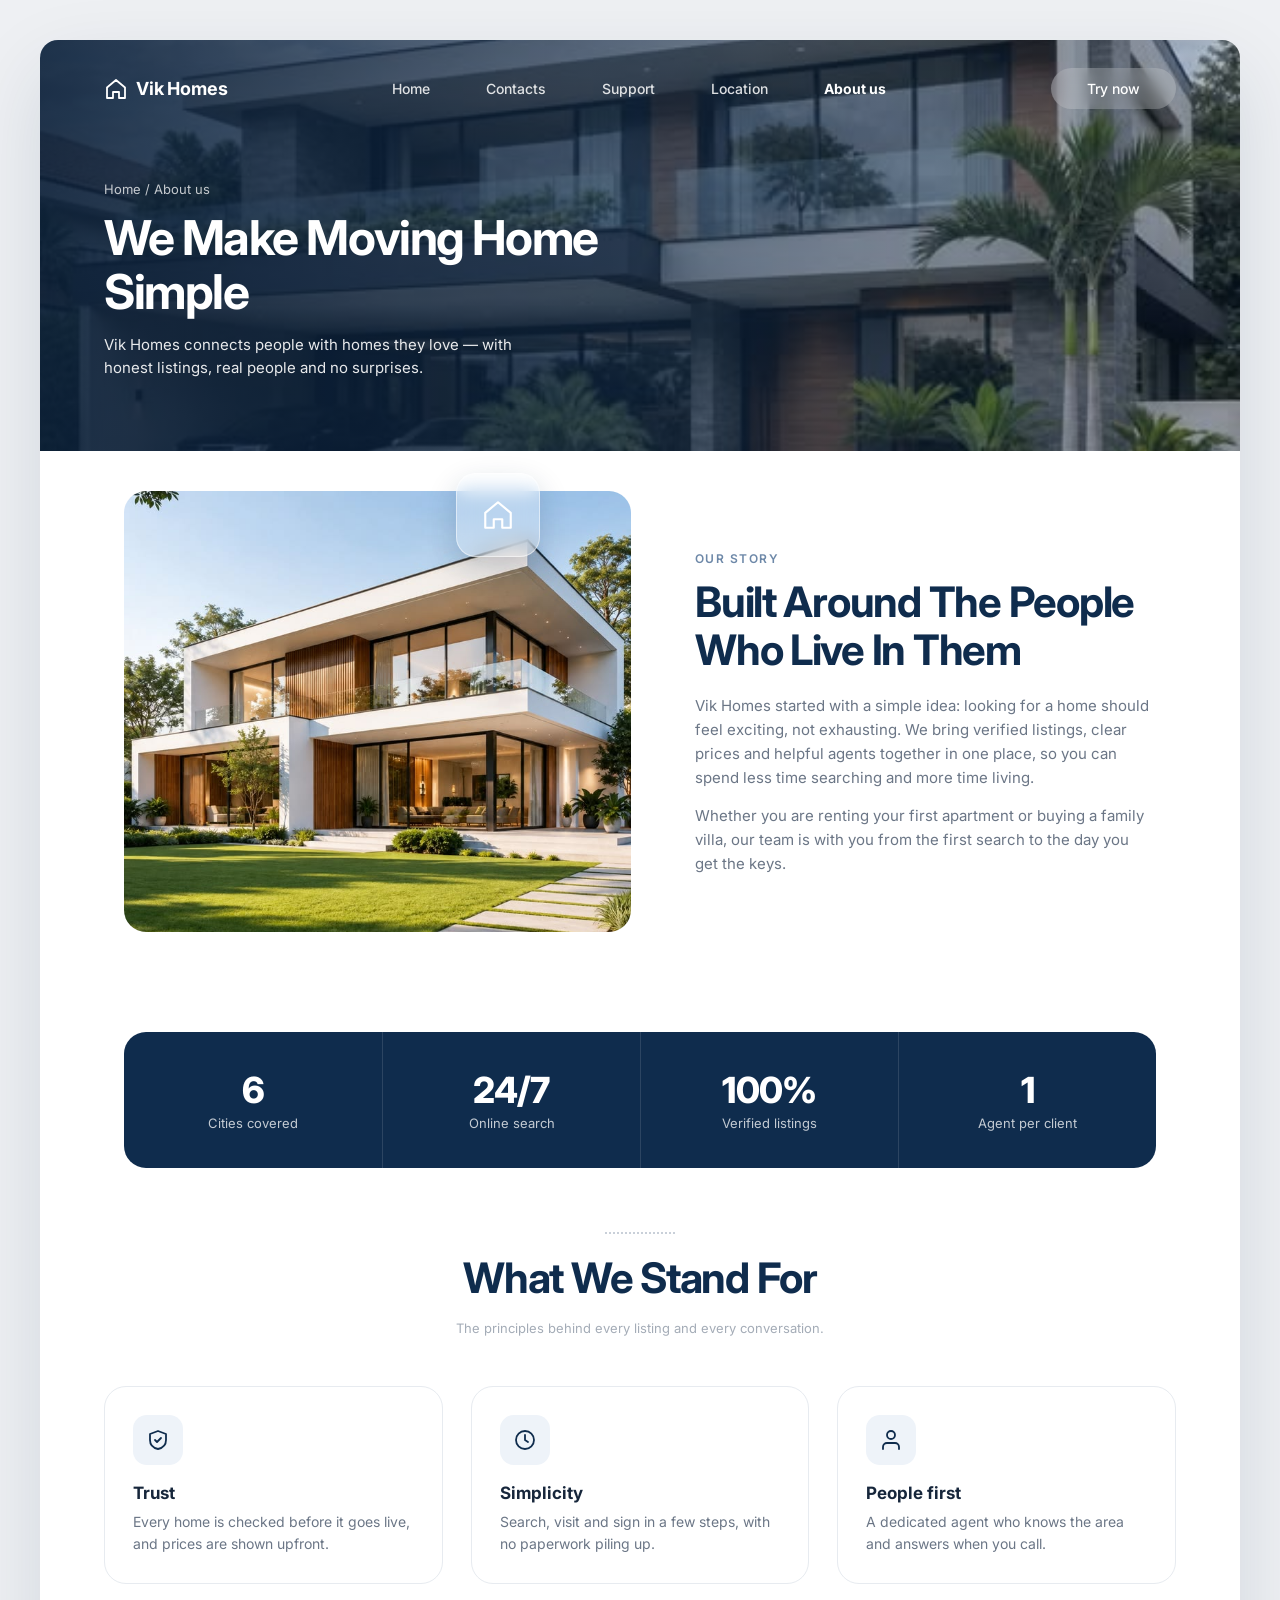
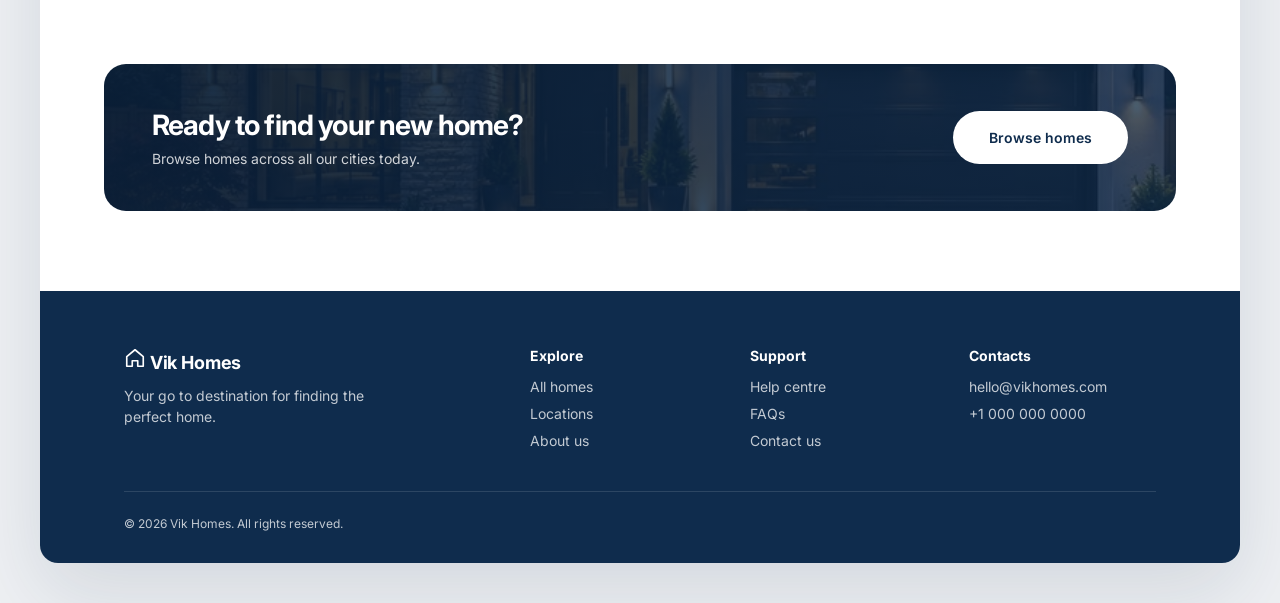
==== about.html @ 597060f1 "Add listings, property, location, about, contacts and support pages - Shared listing data in data.js" ====
<!doctype html>
<html lang="en">
<head>
  <meta charset="utf-8">
  <meta name="viewport" content="width=device-width, initial-scale=1">
  <title>About Us — Vik Homes</title>
  <meta name="description" content="Vik Homes helps people find the right home, simply and securely.">
  <link rel="preconnect" href="https://fonts.googleapis.com">
  <link rel="preconnect" href="https://fonts.gstatic.com" crossorigin>
  <link href="https://fonts.googleapis.com/css2?family=Inter:wght@400;500;600;700;800&display=swap" rel="stylesheet">
  <link rel="stylesheet" href="styles.css">
</head>
<body>
  <div class="page">
    <header class="page-hero" style="--hero: url('images/house-6.jpg')">
      <nav class="nav">
        <a href="index.html" class="logo" aria-label="Vik Homes home">
          <svg viewBox="0 0 24 24" width="24" height="24" fill="none" stroke="currentColor" stroke-width="1.8" stroke-linejoin="round" aria-hidden="true">
            <path d="M3 10.5 12 3l9 7.5V21h-6v-6H9v6H3z"/>
          </svg>
          <span>Vik Homes</span>
        </a>

        <button class="nav-toggle" aria-label="Open menu" aria-expanded="false">
          <span></span><span></span><span></span>
        </button>

        <ul class="nav-links">
          <li><a href="index.html">Home</a></li>
          <li><a href="contacts.html">Contacts</a></li>
          <li><a href="support.html">Support</a></li>
          <li><a href="location.html">Location</a></li>
          <li><a href="about.html" class="active" aria-current="page">About us</a></li>
        </ul>

        <a href="listings.html" class="btn-ghost">Try now</a>
      </nav>
      <div class="page-hero-content">
        <p class="crumbs"><a href="index.html">Home</a> / About us</p>
        <h1>We Make Moving Home Simple</h1>
        <p>Vik Homes connects people with homes they love — with honest listings, real people and no surprises.</p>
      </div>
    </header>

    <main>
      <section class="method">
        <div class="method-media">
          <img src="images/about.jpg" alt="Modern white home with timber screens and a large lawn">
          <span class="method-badge" aria-hidden="true">
            <svg viewBox="0 0 24 24" width="34" height="34" fill="none" stroke="currentColor" stroke-width="1.5" stroke-linejoin="round">
              <path d="M3 10.5 12 3l9 7.5V21h-6v-6H9v6H3z"/>
            </svg>
          </span>
        </div>
        <div class="method-text">
          <span class="eyebrow">Our story</span>
          <h2>Built Around The People Who Live In Them</h2>
          <p>
            Vik Homes started with a simple idea: looking for a home should feel exciting, not exhausting.
            We bring verified listings, clear prices and helpful agents together in one place, so you can
            spend less time searching and more time living.
          </p>
          <p>
            Whether you are renting your first apartment or buying a family villa, our team is with you
            from the first search to the day you get the keys.
          </p>
        </div>
      </section>

      <section class="stats">
        <div><strong>6</strong><span>Cities covered</span></div>
        <div><strong>24/7</strong><span>Online search</span></div>
        <div><strong>100%</strong><span>Verified listings</span></div>
        <div><strong>1</strong><span>Agent per client</span></div>
      </section>

      <section class="section centered">
        <span class="eyebrow-line" aria-hidden="true"></span>
        <h2>What We Stand For</h2>
        <p class="section-sub">The principles behind every listing and every conversation.</p>
        <div class="tiles">
          <article class="tile">
            <span class="tile-icon"><svg viewBox="0 0 24 24" width="24" height="24" fill="none" stroke="currentColor" stroke-width="1.8" stroke-linecap="round" stroke-linejoin="round"><path d="M12 3 4 6v6c0 5 3.5 8 8 9 4.5-1 8-4 8-9V6z"/><path d="m9 12 2 2 4-4"/></svg></span>
            <h3>Trust</h3>
            <p>Every home is checked before it goes live, and prices are shown upfront.</p>
          </article>
          <article class="tile">
            <span class="tile-icon"><svg viewBox="0 0 24 24" width="24" height="24" fill="none" stroke="currentColor" stroke-width="1.8" stroke-linecap="round" stroke-linejoin="round"><circle cx="12" cy="12" r="9"/><path d="M12 7v5l3 2"/></svg></span>
            <h3>Simplicity</h3>
            <p>Search, visit and sign in a few steps, with no paperwork piling up.</p>
          </article>
          <article class="tile">
            <span class="tile-icon"><svg viewBox="0 0 24 24" width="24" height="24" fill="none" stroke="currentColor" stroke-width="1.8" stroke-linecap="round" stroke-linejoin="round"><path d="M20 21v-2a4 4 0 0 0-4-4H8a4 4 0 0 0-4 4v2"/><circle cx="12" cy="7" r="4"/></svg></span>
            <h3>People first</h3>
            <p>A dedicated agent who knows the area and answers when you call.</p>
          </article>
        </div>
      </section>

      <section class="cta standalone">
        <div>
          <h2>Ready to find your new home?</h2>
          <p>Browse homes across all our cities today.</p>
        </div>
        <a href="listings.html" class="btn-light">Browse homes</a>
      </section>
    </main>

    <footer class="footer">
      <div class="footer-brand">
        <a href="index.html" class="logo">
          <svg viewBox="0 0 24 24" width="22" height="22" fill="none" stroke="currentColor" stroke-width="1.8" stroke-linejoin="round" aria-hidden="true">
            <path d="M3 10.5 12 3l9 7.5V21h-6v-6H9v6H3z"/>
          </svg>
          <span>Vik Homes</span>
        </a>
        <p>Your go to destination for finding the perfect home.</p>
      </div>
      <div>
        <h4>Explore</h4>
        <a href="listings.html">All homes</a>
        <a href="location.html">Locations</a>
        <a href="about.html">About us</a>
      </div>
      <div>
        <h4>Support</h4>
        <a href="support.html">Help centre</a>
        <a href="support.html">FAQs</a>
        <a href="contacts.html">Contact us</a>
      </div>
      <div>
        <h4>Contacts</h4>
        <a href="mailto:hello@vikhomes.com">hello@vikhomes.com</a>
        <a href="tel:+10000000000">+1 000 000 0000</a>
      </div>
      <p class="copyright">© <span id="year"></span> Vik Homes. All rights reserved.</p>
    </footer>
  </div>

  <script src="data.js"></script>
  <script src="common.js"></script>
</body>
</html>
---- styles.css ----
:root {
  --navy: #0f2c4d;
  --navy-dark: #0a1f38;
  --ink: #16263b;
  --muted: #8a94a3;
  --line: #e7ebf0;
  --bg: #eef0f3;
  --card: #ffffff;
  --radius: 22px;
}

* { box-sizing: border-box; margin: 0; padding: 0; }

html { scroll-behavior: smooth; }

body {
  font-family: "Inter", system-ui, -apple-system, "Segoe UI", sans-serif;
  color: var(--ink);
  background: var(--bg);
  padding: 40px 16px;
  -webkit-font-smoothing: antialiased;
}

img { display: block; max-width: 100%; }
a { color: inherit; text-decoration: none; }

.page {
  max-width: 1200px;
  margin: 0 auto;
  background: #fff;
  border-radius: 18px;
  overflow: hidden;
  box-shadow: 0 30px 80px rgba(15, 44, 77, 0.12);
}

/* ---------- Hero ---------- */
.hero {
  position: relative;
  min-height: 640px;
  color: #fff;
  padding: 28px 64px 140px;
  background:
    linear-gradient(90deg, rgba(10, 31, 56, 0.88) 0%, rgba(15, 44, 77, 0.55) 45%, rgba(15, 44, 77, 0.1) 75%),
    linear-gradient(180deg, rgba(20, 60, 110, 0.45) 0%, rgba(10, 31, 56, 0.2) 60%, rgba(10, 31, 56, 0.55) 100%),
    url("images/hero.jpg") center 58% / cover no-repeat;
}

.nav {
  display: flex;
  align-items: center;
  justify-content: space-between;
  gap: 24px;
}

.logo {
  display: inline-flex;
  align-items: center;
  gap: 8px;
  font-weight: 700;
  font-size: 18px;
  letter-spacing: -0.01em;
}

.nav-links {
  display: flex;
  gap: 56px;
  list-style: none;
  font-size: 14px;
  font-weight: 500;
}

.nav-links a { opacity: 0.85; transition: opacity 0.2s; }
.nav-links a:hover, .nav-links a.active { opacity: 1; font-weight: 700; }

.btn-ghost {
  padding: 12px 36px;
  border-radius: 999px;
  background: rgba(255, 255, 255, 0.22);
  backdrop-filter: blur(8px);
  font-size: 14px;
  font-weight: 500;
  transition: background 0.2s;
}
.btn-ghost:hover { background: rgba(255, 255, 255, 0.35); }

.nav-toggle { display: none; }

.hero-content {
  max-width: 560px;
  margin-top: 110px;
}

.hero h1 {
  font-size: clamp(36px, 5vw, 56px);
  line-height: 1.12;
  font-weight: 700;
  letter-spacing: -0.03em;
}

.hero p {
  margin-top: 18px;
  font-size: 14px;
  line-height: 1.5;
  opacity: 0.9;
  max-width: 340px;
}

.hero-search {
  margin-top: 36px;
  display: flex;
  align-items: center;
  width: 280px;
  max-width: 100%;
  height: 48px;
  padding: 0 18px 0 22px;
  border-radius: 999px;
  background: rgba(255, 255, 255, 0.2);
  backdrop-filter: blur(10px);
}

.hero-search input {
  flex: 1;
  min-width: 0;
  background: none;
  border: 0;
  outline: 0;
  color: #fff;
  font: inherit;
  font-size: 14px;
}
.hero-search input::placeholder { color: rgba(255, 255, 255, 0.85); }

.hero-search button {
  background: none;
  border: 0;
  color: #fff;
  cursor: pointer;
  display: flex;
  transition: transform 0.2s;
}
.hero-search button:hover { transform: translateX(4px); }

/* ---------- Search bar ---------- */
.search-bar {
  position: relative;
  z-index: 2;
  display: grid;
  grid-template-columns: repeat(3, 1fr) auto;
  align-items: center;
  gap: 16px;
  width: min(760px, calc(100% - 32px));
  margin: -52px auto 0;
  padding: 12px 12px 12px 48px;
  background: #fff;
  border-radius: 999px;
  box-shadow: 0 18px 50px rgba(15, 44, 77, 0.14);
}

.field { display: flex; flex-direction: column; gap: 6px; min-width: 0; }

.field-label {
  display: inline-flex;
  align-items: center;
  gap: 8px;
  font-size: 12px;
  color: var(--muted);
}

.field select {
  appearance: none;
  border: 0;
  outline: 0;
  background: none;
  font: inherit;
  font-size: 16px;
  font-weight: 600;
  color: var(--ink);
  cursor: pointer;
  padding: 0;
}

.btn-primary {
  display: inline-flex;
  align-items: center;
  justify-content: center;
  gap: 10px;
  padding: 20px 38px;
  border: 0;
  border-radius: 999px;
  background: var(--navy);
  color: #fff;
  font: inherit;
  font-size: 14px;
  font-weight: 500;
  cursor: pointer;
  transition: background 0.2s, transform 0.2s;
}
.btn-primary:hover { background: var(--navy-dark); transform: translateY(-1px); }

/* ---------- Most viewed ---------- */
.most-viewed {
  padding: 72px 64px 80px;
  text-align: center;
}

.eyebrow-line {
  display: block;
  width: 70px;
  margin: 0 auto 18px;
  border-top: 2px dotted #c9d0d9;
}

h2 {
  font-size: clamp(30px, 3.4vw, 42px);
  font-weight: 700;
  letter-spacing: -0.03em;
  color: var(--navy);
}

.section-sub {
  max-width: 420px;
  margin: 16px auto 0;
  font-size: 13px;
  line-height: 1.5;
  color: #a4acb7;
}

.carousel {
  margin-top: 56px;
  overflow: hidden;
  padding: 10px 6px 40px;
}

.track {
  display: flex;
  transition: transform 0.6s cubic-bezier(0.22, 0.8, 0.26, 1);
}

.slide {
  flex: 0 0 100%;
  display: grid;
  grid-template-columns: repeat(3, 1fr);
  gap: 48px;
  padding: 0 20px;
}

.card {
  background: var(--card);
  border-radius: var(--radius);
  box-shadow: 0 18px 40px rgba(15, 44, 77, 0.1);
  text-align: left;
  transition: transform 0.3s, box-shadow 0.3s;
}
.card:hover { transform: translateY(-6px); box-shadow: 0 26px 50px rgba(15, 44, 77, 0.16); }

/* Photo with the slanted top edge from the design */
.card-media {
  aspect-ratio: 1.35;
  overflow: hidden;
  -webkit-mask: url("data:image/svg+xml,%3Csvg xmlns='http://www.w3.org/2000/svg' viewBox='0 0 100 74' preserveAspectRatio='none'%3E%3Cpath d='M0 20 Q0 13 7 11.6 L92 0.4 Q100 -0.6 100 7 L100 68 Q100 74 94 74 L6 74 Q0 74 0 68 Z'/%3E%3C/svg%3E") center / 100% 100% no-repeat;
          mask: url("data:image/svg+xml,%3Csvg xmlns='http://www.w3.org/2000/svg' viewBox='0 0 100 74' preserveAspectRatio='none'%3E%3Cpath d='M0 20 Q0 13 7 11.6 L92 0.4 Q100 -0.6 100 7 L100 68 Q100 74 94 74 L6 74 Q0 74 0 68 Z'/%3E%3C/svg%3E") center / 100% 100% no-repeat;
}

.card-media img {
  width: 100%;
  height: 100%;
  object-fit: cover;
  transition: transform 0.6s;
}
.card:hover .card-media img { transform: scale(1.06); }

.card-body { padding: 14px 16px 22px; }

.card-meta {
  display: flex;
  align-items: center;
  gap: 12px;
  font-size: 10px;
  color: var(--muted);
}

.card-meta .address { flex: 1; min-width: 0; white-space: nowrap; overflow: hidden; text-overflow: ellipsis; }

.card-meta .icon {
  display: inline-flex;
  align-items: center;
  gap: 5px;
  color: var(--ink);
  font-weight: 600;
}

.card h3 {
  margin-top: 16px;
  font-size: 16px;
  font-weight: 700;
  color: var(--ink);
}

.card .price {
  margin-top: 12px;
  font-size: 15px;
  font-weight: 700;
  color: var(--ink);
}

.dots { display: flex; justify-content: center; gap: 14px; }

.dots button {
  width: 8px;
  height: 8px;
  border-radius: 50%;
  border: 0;
  background: #cfd5dc;
  cursor: pointer;
  transition: background 0.2s, transform 0.2s;
}
.dots button[aria-selected="true"] { background: #4b5a6c; transform: scale(1.15); }

/* ---------- Easiest method ---------- */
.method {
  display: grid;
  grid-template-columns: 1.1fr 1fr;
  align-items: center;
  gap: 64px;
  padding: 40px 84px 100px;
}

.method-media { position: relative; }

.method-media img {
  width: 100%;
  aspect-ratio: 1.15;
  object-fit: cover;
  border-radius: var(--radius);
}

.method-badge {
  position: absolute;
  top: -18px;
  right: 18%;
  display: grid;
  place-items: center;
  width: 84px;
  height: 84px;
  border-radius: 20px;
  color: #fff;
  background: rgba(255, 255, 255, 0.25);
  border: 1px solid rgba(255, 255, 255, 0.5);
  backdrop-filter: blur(10px);
  box-shadow: 0 12px 30px rgba(15, 44, 77, 0.2);
}

.method-text h2 { line-height: 1.15; }

.method-text > p {
  margin-top: 20px;
  font-size: 15px;
  line-height: 1.6;
  color: #6b7686;
}

.steps { list-style: none; margin: 28px 0 32px; display: grid; gap: 18px; }

.steps li { display: flex; gap: 16px; align-items: flex-start; font-size: 14px; color: #6b7686; }

.steps span {
  flex: none;
  display: grid;
  place-items: center;
  width: 38px;
  height: 38px;
  border-radius: 12px;
  background: #eef3f9;
  color: var(--navy);
  font-weight: 700;
  font-size: 13px;
}

.steps strong { display: block; color: var(--ink); font-size: 15px; margin-bottom: 2px; }

/* ---------- Footer ---------- */
.footer {
  display: grid;
  grid-template-columns: 2fr repeat(3, 1fr);
  gap: 32px;
  padding: 56px 84px 32px;
  background: var(--navy);
  color: rgba(255, 255, 255, 0.75);
  font-size: 14px;
}

.footer .logo { color: #fff; }
.footer-brand p { margin-top: 12px; max-width: 240px; line-height: 1.5; }
.footer h4 { color: #fff; font-size: 14px; margin-bottom: 14px; }
.footer div > a { display: block; margin-bottom: 10px; }
.footer div > a:hover { color: #fff; }

.copyright {
  grid-column: 1 / -1;
  padding-top: 24px;
  border-top: 1px solid rgba(255, 255, 255, 0.12);
  font-size: 12px;
}

/* ---------- Inner pages ---------- */
.page-hero {
  position: relative;
  color: #fff;
  padding: 28px 64px 72px;
  background:
    linear-gradient(90deg, rgba(10, 31, 56, 0.9) 0%, rgba(15, 44, 77, 0.6) 50%, rgba(15, 44, 77, 0.25) 100%),
    var(--hero) center 55% / cover no-repeat;
}
.page-hero:has(+ .search-bar) { padding-bottom: 120px; }

.page-hero-content { max-width: 560px; margin-top: 72px; }
.page-hero h1 {
  font-size: clamp(32px, 4.2vw, 48px);
  line-height: 1.12;
  font-weight: 700;
  letter-spacing: -0.03em;
}
.page-hero-content > p:not(.crumbs) { margin-top: 14px; font-size: 15px; line-height: 1.55; opacity: 0.9; max-width: 440px; }
.crumbs { font-size: 13px; opacity: 0.75; margin-bottom: 14px; }
.crumbs a:hover { text-decoration: underline; }
.page-hero .hero-search { width: 360px; }
.page-hero .hero-search svg { flex: none; opacity: 0.85; }

.section { padding: 64px 64px 80px; }
.centered { text-align: center; }

.eyebrow {
  display: inline-block;
  margin-bottom: 12px;
  font-size: 12px;
  font-weight: 600;
  letter-spacing: 0.12em;
  text-transform: uppercase;
  color: #6d88a8;
}

.btn-light {
  display: inline-flex;
  padding: 18px 36px;
  border-radius: 999px;
  background: #fff;
  color: var(--navy);
  font-size: 14px;
  font-weight: 600;
  white-space: nowrap;
  transition: transform 0.2s;
}
.btn-light:hover { transform: translateY(-1px); }

.card { display: block; }

.grid {
  display: grid;
  grid-template-columns: repeat(3, 1fr);
  gap: 40px;
}

.empty { text-align: center; padding: 48px 16px; color: #6b7686; }
.empty h3 { font-size: 22px; color: var(--ink); margin-bottom: 8px; }
.empty .btn-primary { margin-top: 24px; }
.empty a:not(.btn-primary) { color: var(--navy); font-weight: 600; text-decoration: underline; }

/* Listings */
.results-bar {
  display: flex;
  align-items: flex-end;
  justify-content: space-between;
  gap: 24px;
  margin-bottom: 36px;
  flex-wrap: wrap;
}
.results-title { font-size: 28px; }
.chips { display: flex; flex-wrap: wrap; gap: 8px; margin-top: 12px; }
.chips:empty { display: none; }
.chip {
  display: inline-flex;
  gap: 8px;
  padding: 7px 14px;
  border-radius: 999px;
  background: #eef3f9;
  color: var(--navy);
  font-size: 13px;
  font-weight: 500;
}
.chip:hover { background: #e0e9f4; }
.sort { display: flex; align-items: center; gap: 10px; font-size: 13px; color: var(--muted); }
.sort select, .form input, .form select, .form textarea {
  font: inherit;
  font-size: 14px;
  color: var(--ink);
  border: 1px solid var(--line);
  border-radius: 12px;
  padding: 11px 14px;
  background: #fff;
  outline: none;
  transition: border-color 0.2s, box-shadow 0.2s;
}
.sort select:focus, .form input:focus, .form select:focus, .form textarea:focus {
  border-color: #9fb3cb;
  box-shadow: 0 0 0 3px rgba(15, 44, 77, 0.08);
}

/* Property */
.property {
  display: grid;
  grid-template-columns: minmax(0, 1fr) 360px;
  gap: 48px;
  align-items: start;
}
.property-photo {
  width: 100%;
  aspect-ratio: 1.5;
  object-fit: cover;
  border-radius: var(--radius);
}
.facts {
  list-style: none;
  display: grid;
  grid-template-columns: repeat(5, 1fr);
  gap: 12px;
  margin: 24px 0 36px;
}
.facts li {
  padding: 16px 12px;
  border-radius: 16px;
  background: #f4f6f9;
  font-size: 12px;
  color: var(--muted);
  text-align: center;
}
.facts span { display: block; font-size: 20px; font-weight: 700; color: var(--ink); margin-bottom: 4px; }
.sub-heading { font-size: 22px; margin-bottom: 14px; }
.lead { font-size: 15px; line-height: 1.7; color: #5d6878; margin-bottom: 36px; }
.features {
  list-style: none;
  display: grid;
  grid-template-columns: repeat(2, 1fr);
  gap: 12px 24px;
}
.features li {
  position: relative;
  padding-left: 28px;
  font-size: 14px;
  color: #3f4b5b;
}
.features li::before {
  content: "";
  position: absolute;
  left: 0;
  top: 1px;
  width: 18px;
  height: 18px;
  border-radius: 50%;
  background: #eef3f9 url("data:image/svg+xml,%3Csvg xmlns='http://www.w3.org/2000/svg' viewBox='0 0 24 24' fill='none' stroke='%230f2c4d' stroke-width='3' stroke-linecap='round' stroke-linejoin='round'%3E%3Cpath d='m6 12 4 4 8-8'/%3E%3C/svg%3E") center / 11px no-repeat;
}
.property-side { position: sticky; top: 24px; }

.panel {
  background: #fff;
  border-radius: var(--radius);
  padding: 28px;
  box-shadow: 0 18px 44px rgba(15, 44, 77, 0.1);
  text-align: left;
}
.panel-label { font-size: 13px; color: var(--muted); }
.panel-price { font-size: 28px; font-weight: 800; color: var(--navy); letter-spacing: -0.02em; margin: 4px 0 20px; }

.form { display: grid; gap: 14px; }
.form h3 { font-size: 18px; color: var(--ink); }
.form label { display: grid; gap: 6px; font-size: 13px; font-weight: 500; color: #5d6878; }
.form textarea { resize: vertical; }
.form .btn-primary { margin-top: 6px; }
.form-row { display: grid; grid-template-columns: 1fr 1fr; gap: 14px; }
.form-success {
  padding: 12px 14px;
  border-radius: 12px;
  background: #e8f5ee;
  color: #1f6b43;
  font-size: 13px;
  line-height: 1.5;
}

.similar { margin-top: 80px; }
.similar h2 { margin-bottom: 36px; }

/* About */
.method-text > p + p { margin-top: 14px; }
.stats {
  display: grid;
  grid-template-columns: repeat(4, 1fr);
  margin: 0 84px;
  border-radius: var(--radius);
  background: var(--navy);
  color: #fff;
  text-align: center;
}
.stats div { padding: 36px 16px; }
.stats div + div { border-left: 1px solid rgba(255, 255, 255, 0.12); }
.stats strong { display: block; font-size: 36px; font-weight: 800; letter-spacing: -0.02em; }
.stats span { font-size: 13px; opacity: 0.75; }

.tiles {
  display: grid;
  grid-template-columns: repeat(3, 1fr);
  gap: 28px;
  margin-top: 48px;
  text-align: left;
}
.tiles-4 { grid-template-columns: repeat(4, 1fr); margin: 0 0 64px; }
.tile {
  padding: 28px;
  border-radius: var(--radius);
  background: #fff;
  border: 1px solid var(--line);
  font: inherit;
  text-align: left;
  color: inherit;
  transition: transform 0.2s, box-shadow 0.2s, border-color 0.2s;
}
button.tile { cursor: pointer; }
.tile:hover, .tile.active { transform: translateY(-4px); box-shadow: 0 18px 40px rgba(15, 44, 77, 0.1); border-color: transparent; }
.tile.active { outline: 2px solid var(--navy); }
.tile h3 { margin: 18px 0 8px; font-size: 17px; color: var(--ink); }
.tile p { font-size: 14px; line-height: 1.55; color: #6b7686; }
.tile-icon {
  display: inline-grid;
  place-items: center;
  width: 50px;
  height: 50px;
  border-radius: 14px;
  background: #eef3f9;
  color: var(--navy);
}

.cta {
  display: flex;
  align-items: center;
  justify-content: space-between;
  gap: 24px;
  margin-top: 72px;
  padding: 44px 48px;
  border-radius: var(--radius);
  color: #fff;
  text-align: left;
  background:
    linear-gradient(90deg, rgba(10, 31, 56, 0.95), rgba(15, 44, 77, 0.75)),
    url("images/hero.jpg") center 60% / cover;
}
.cta.standalone { margin: 0 64px 80px; }
.cta h2 { color: #fff; font-size: 28px; }
.cta p { margin-top: 8px; opacity: 0.8; font-size: 14px; }

/* Contacts */
.info-cards { display: grid; grid-template-columns: repeat(3, 1fr); gap: 28px; }
.info-card {
  padding: 28px;
  border-radius: var(--radius);
  border: 1px solid var(--line);
  transition: transform 0.2s, box-shadow 0.2s;
}
.info-card:hover { transform: translateY(-4px); box-shadow: 0 18px 40px rgba(15, 44, 77, 0.1); }
.info-card h3 { margin: 16px 0 6px; font-size: 17px; }
.info-card p { font-size: 14px; color: #6b7686; }
.contact-layout {
  display: grid;
  grid-template-columns: minmax(0, 1.6fr) minmax(0, 1fr);
  gap: 32px;
  margin-top: 48px;
  align-items: start;
}
.hours h3 { font-size: 18px; margin-bottom: 16px; }
.hours ul { list-style: none; }
.hours li {
  display: flex;
  justify-content: space-between;
  padding: 12px 0;
  border-bottom: 1px solid var(--line);
  font-size: 14px;
}
.hours li span:last-child { font-weight: 600; }
.hours p { margin-top: 20px; font-size: 14px; line-height: 1.6; color: #6b7686; }
.hours a { color: var(--navy); font-weight: 600; text-decoration: underline; }

/* Support */
.faq-head { display: flex; align-items: baseline; justify-content: space-between; gap: 16px; margin-bottom: 24px; flex-wrap: wrap; }
.faq-head h2 { font-size: 30px; }
.link-btn { background: none; border: 0; font: inherit; font-size: 14px; font-weight: 600; color: var(--navy); text-decoration: underline; cursor: pointer; }
.faq { display: grid; gap: 12px; scroll-margin-top: 24px; }
.faq details {
  border: 1px solid var(--line);
  border-radius: 16px;
  padding: 0 24px;
  transition: box-shadow 0.2s;
}
.faq details[open] { box-shadow: 0 12px 30px rgba(15, 44, 77, 0.08); border-color: transparent; }
.faq summary {
  list-style: none;
  display: flex;
  justify-content: space-between;
  gap: 16px;
  padding: 20px 0;
  font-weight: 600;
  cursor: pointer;
}
.faq summary::-webkit-details-marker { display: none; }
.faq summary::after { content: "+"; font-size: 22px; line-height: 1; color: var(--navy); transition: transform 0.2s; }
.faq details[open] summary::after { transform: rotate(45deg); }
.faq details p { padding-bottom: 20px; font-size: 14px; line-height: 1.65; color: #5d6878; }
.faq details a { color: var(--navy); font-weight: 600; text-decoration: underline; }

/* Location */
.cities {
  display: grid;
  grid-template-columns: repeat(3, 1fr);
  gap: 28px;
  margin-top: 48px;
  text-align: left;
}
.city {
  position: relative;
  display: block;
  aspect-ratio: 0.95;
  border-radius: var(--radius);
  overflow: hidden;
  color: #fff;
}
.city img { width: 100%; height: 100%; object-fit: cover; transition: transform 0.6s; }
.city::after { content: ""; position: absolute; inset: 0; background: linear-gradient(180deg, transparent 45%, rgba(10, 31, 56, 0.85)); }
.city:hover img { transform: scale(1.06); }
.city-body { position: absolute; left: 24px; right: 70px; bottom: 22px; z-index: 1; }
.city h3 { font-size: 22px; }
.city p { margin-top: 4px; font-size: 13px; opacity: 0.85; }
.city-arrow {
  position: absolute;
  right: 20px;
  bottom: 22px;
  z-index: 1;
  display: grid;
  place-items: center;
  width: 40px;
  height: 40px;
  border-radius: 50%;
  background: rgba(255, 255, 255, 0.22);
  backdrop-filter: blur(8px);
  transition: background 0.2s;
}
.city:hover .city-arrow { background: rgba(255, 255, 255, 0.4); }

/* ---------- Responsive ---------- */
@media (max-width: 1000px) {
  .nav-links { gap: 28px; }
  .slide { gap: 24px; padding: 0 4px; }
  .method { padding: 40px 48px 80px; gap: 40px; }
  .footer { padding: 48px; }
  .page-hero { padding-left: 48px; padding-right: 48px; }
  .section { padding-left: 48px; padding-right: 48px; }
  .grid { gap: 24px; }
  .property { grid-template-columns: minmax(0, 1fr) 320px; gap: 32px; }
  .facts { grid-template-columns: repeat(3, 1fr); }
  .tiles-4 { grid-template-columns: repeat(2, 1fr); }
  .stats { margin: 0 48px; }
  .cta.standalone { margin: 0 48px 64px; }
}

@media (max-width: 820px) {
  body { padding: 0; }
  .page { border-radius: 0; }

  .hero { padding: 20px 20px 120px; min-height: 600px; }
  .hero-content { margin-top: 80px; }

  .nav { position: relative; }
  .nav-toggle {
    display: flex;
    flex-direction: column;
    gap: 5px;
    margin-left: auto;
    padding: 10px;
    background: none;
    border: 0;
    cursor: pointer;
  }
  .nav-toggle span { width: 22px; height: 2px; background: #fff; border-radius: 2px; }
  .nav .btn-ghost { display: none; }

  .nav-links {
    position: absolute;
    top: 52px;
    right: 0;
    flex-direction: column;
    gap: 16px;
    padding: 20px 28px;
    border-radius: 16px;
    background: rgba(10, 31, 56, 0.92);
    backdrop-filter: blur(10px);
    opacity: 0;
    pointer-events: none;
    transform: translateY(-8px);
    transition: opacity 0.2s, transform 0.2s;
    z-index: 5;
  }
  .nav.open .nav-links { opacity: 1; pointer-events: auto; transform: none; }

  .search-bar {
    grid-template-columns: 1fr 1fr;
    border-radius: 24px;
    padding: 20px;
    gap: 18px;
  }
  .search-bar .btn-primary { grid-column: 1 / -1; padding: 16px; }

  .most-viewed { padding: 56px 16px 64px; }
  .slide { grid-template-columns: minmax(0, 360px); justify-content: center; gap: 28px; }

  .method { grid-template-columns: 1fr; padding: 24px 16px 64px; }
  .footer { grid-template-columns: 1fr 1fr; padding: 40px 20px 24px; }
  .footer-brand { grid-column: 1 / -1; }
}

@media (max-width: 820px) {
  .page-hero { padding: 20px 20px 56px; }
  .page-hero-content { margin-top: 48px; }
  .page-hero .hero-search { width: 100%; }
  .section { padding: 48px 16px 64px; }
  .grid, .tiles, .cities, .info-cards { grid-template-columns: 1fr; }
  .grid { max-width: 420px; margin: 0 auto; }
  .property, .contact-layout { grid-template-columns: 1fr; }
  .property-side { position: static; }
  .features { grid-template-columns: 1fr; }
  .stats { grid-template-columns: repeat(2, 1fr); margin: 0 16px; }
  .stats div:nth-child(3) { border-left: 0; }
  .stats div:nth-child(n+3) { border-top: 1px solid rgba(255, 255, 255, 0.12); }
  .cta { flex-direction: column; align-items: flex-start; padding: 32px 24px; }
  .cta.standalone { margin: 0 16px 56px; }
  .form-row { grid-template-columns: 1fr; }
}

@media (max-width: 480px) {
  .tiles-4 { grid-template-columns: 1fr; }
  .facts { grid-template-columns: repeat(2, 1fr); }
  .search-bar { grid-template-columns: 1fr; }
}
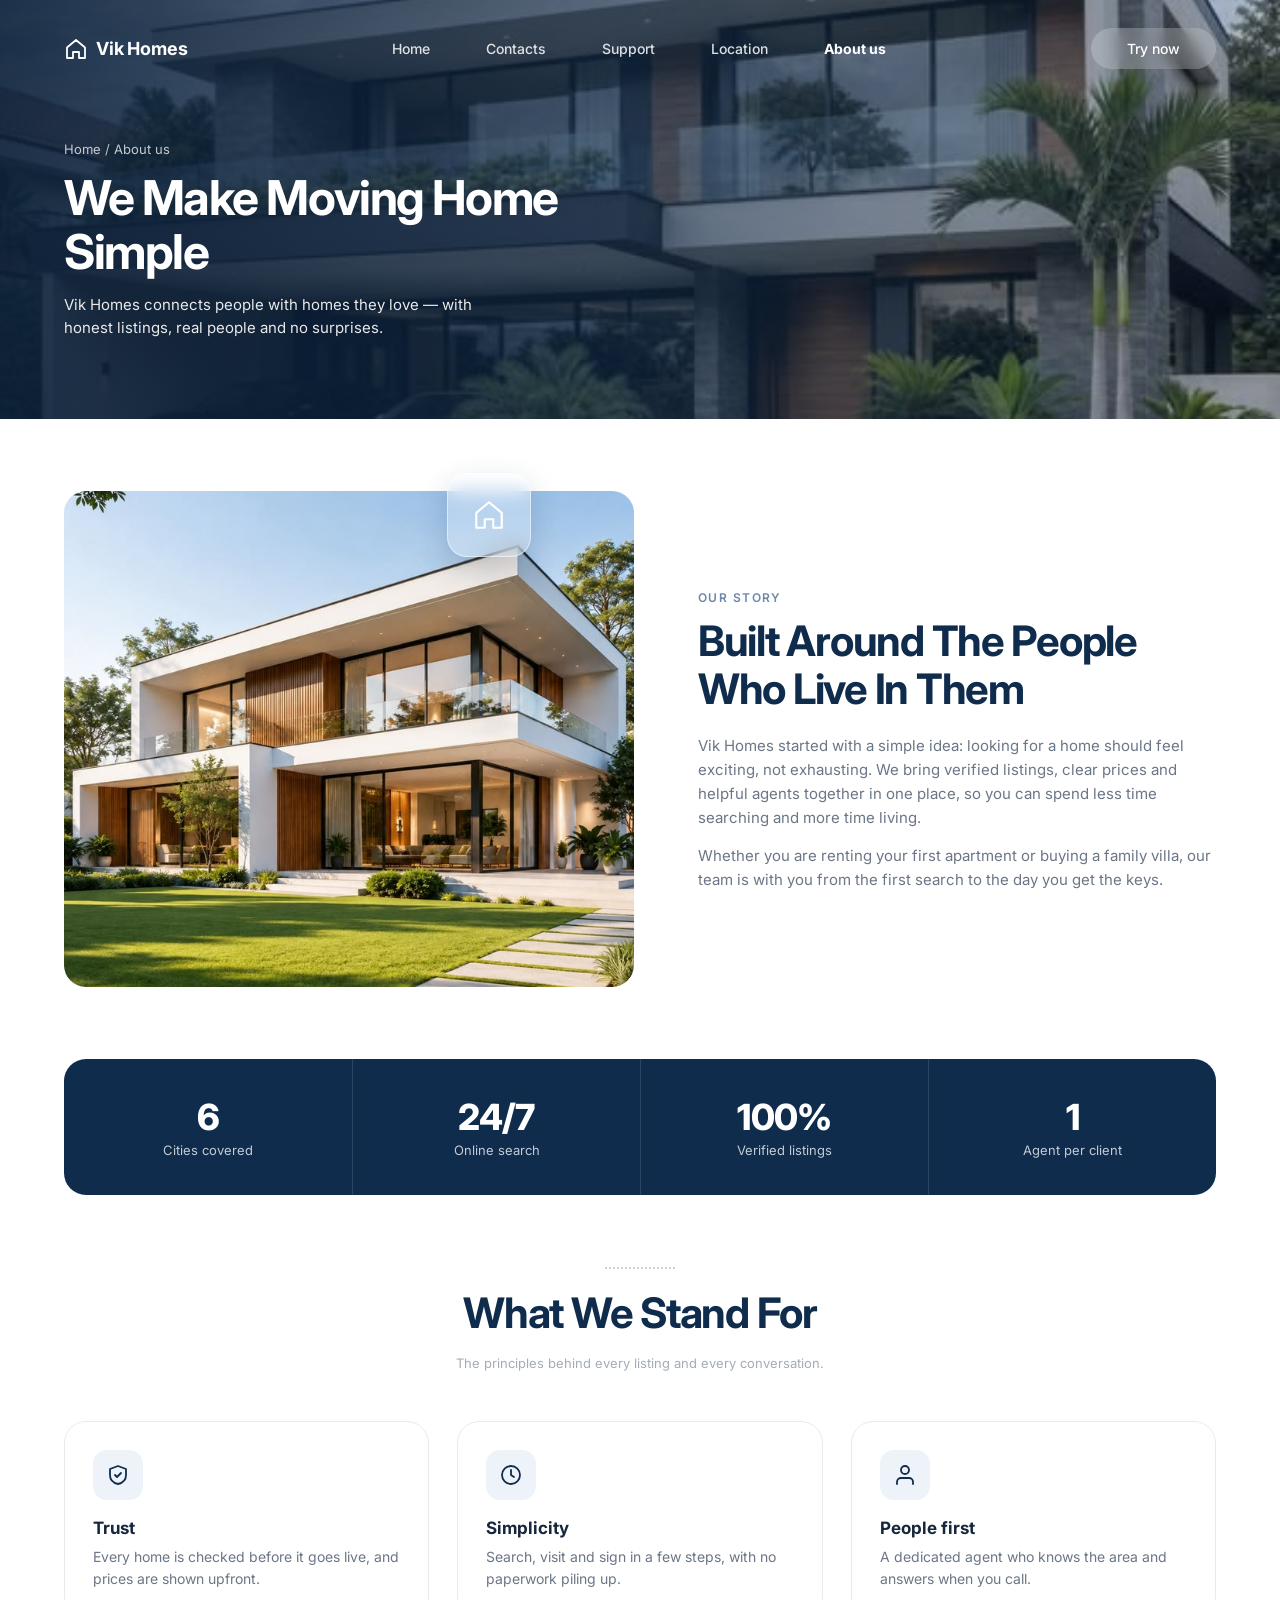
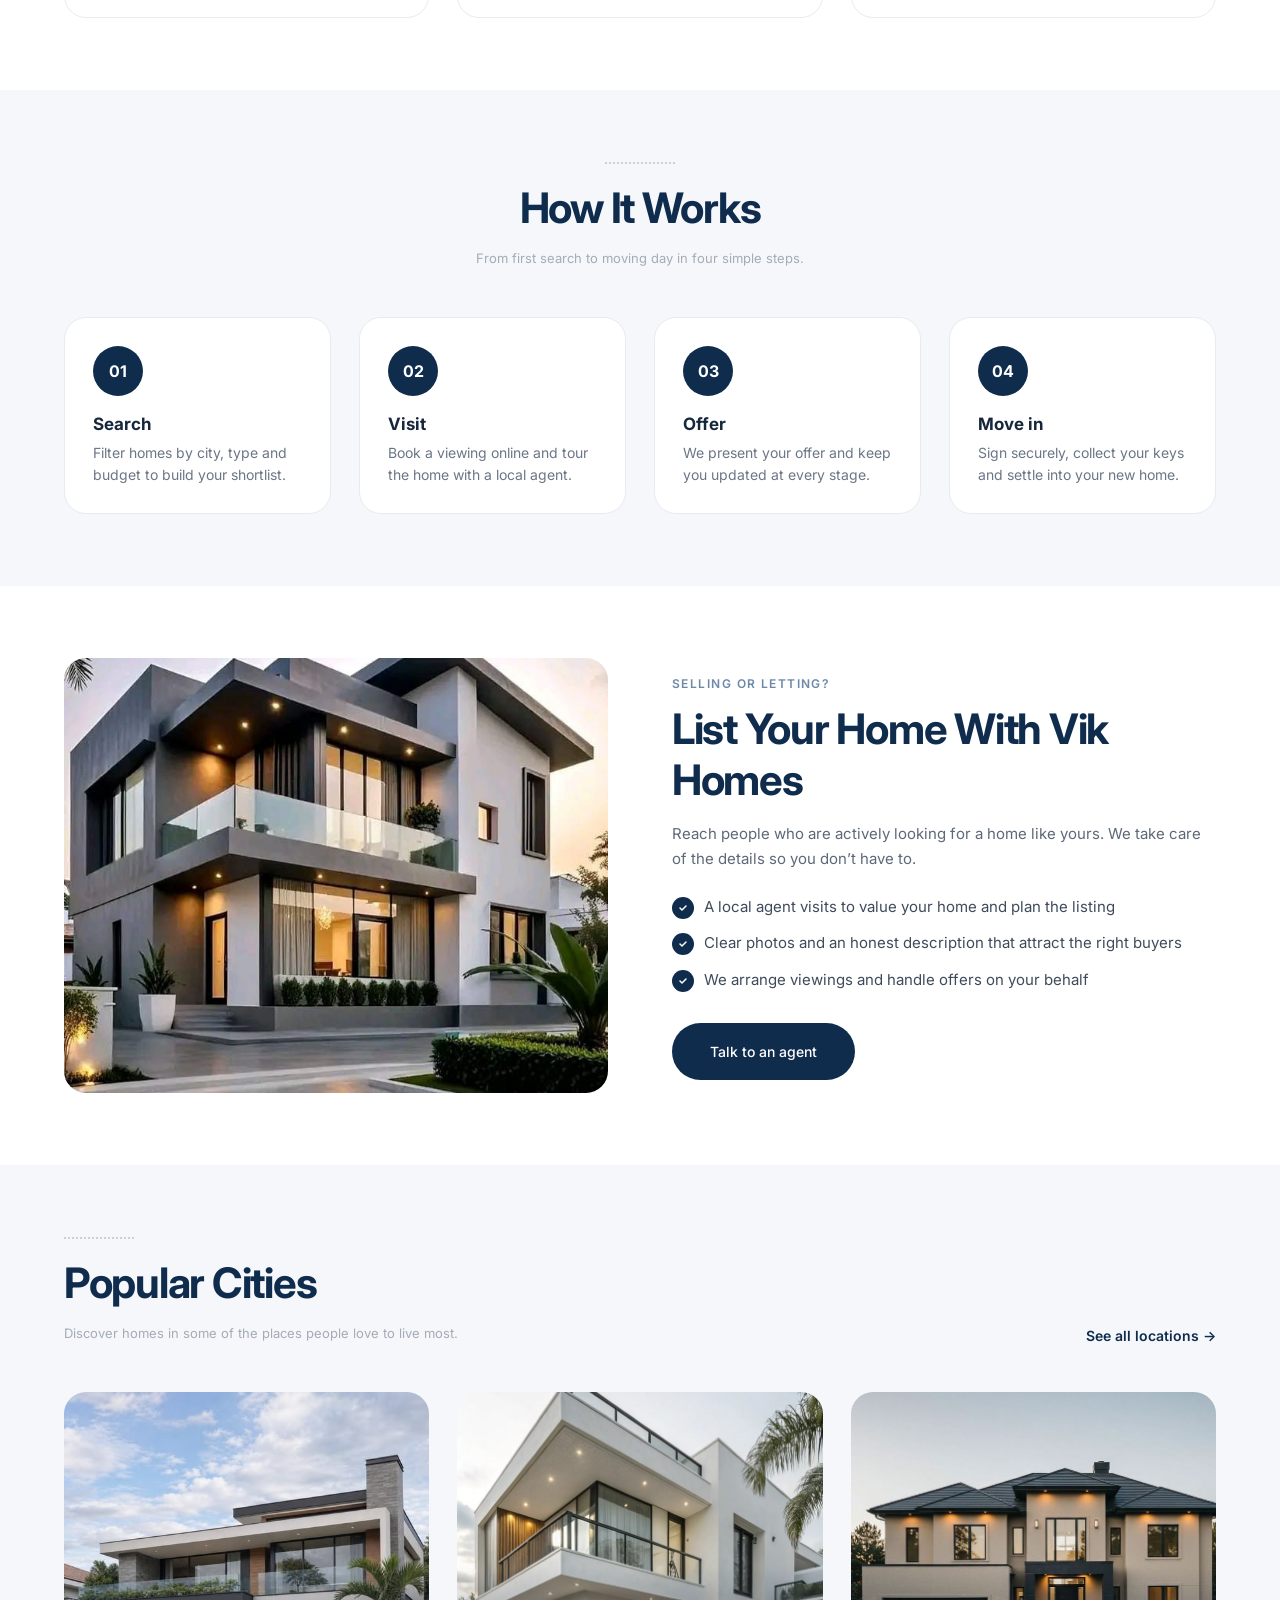
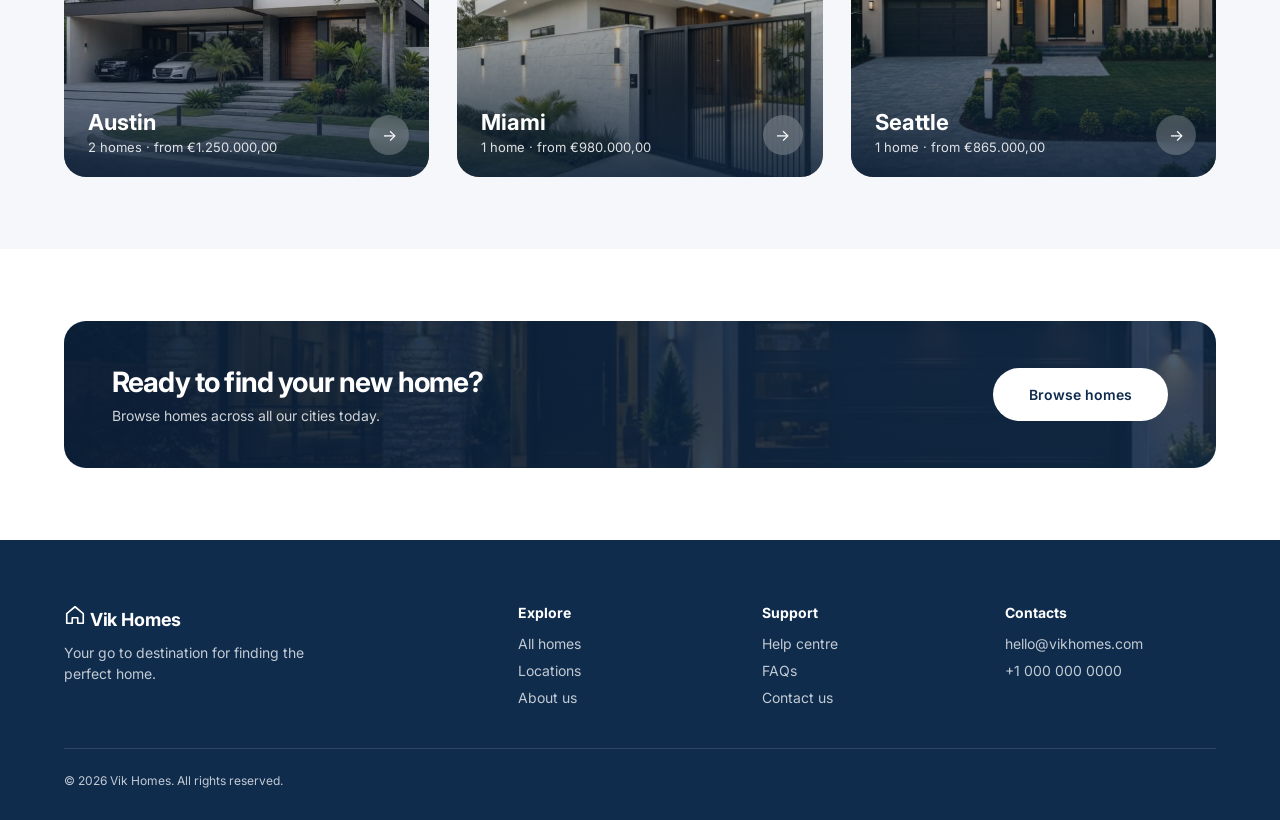
==== commit 0d739d61: "Go full-width and add more sections to every page - Remove the framed card layout so pages span the " ====
--- a/about.html
+++ b/about.html
@@ -97,6 +97,65 @@
         </div>
       </section>
 
+      <section class="section band">
+        <div class="section-head">
+          <span class="eyebrow-line" aria-hidden="true"></span>
+          <h2>How It Works</h2>
+          <p class="section-sub">From first search to moving day in four simple steps.</p>
+        </div>
+        <div class="tiles tiles-4 plain">
+          <article class="tile">
+            <span class="tile-num">01</span>
+            <h3>Search</h3>
+            <p>Filter homes by city, type and budget to build your shortlist.</p>
+          </article>
+          <article class="tile">
+            <span class="tile-num">02</span>
+            <h3>Visit</h3>
+            <p>Book a viewing online and tour the home with a local agent.</p>
+          </article>
+          <article class="tile">
+            <span class="tile-num">03</span>
+            <h3>Offer</h3>
+            <p>We present your offer and keep you updated at every stage.</p>
+          </article>
+          <article class="tile">
+            <span class="tile-num">04</span>
+            <h3>Move in</h3>
+            <p>Sign securely, collect your keys and settle into your new home.</p>
+          </article>
+        </div>
+    </section>
+
+    <section class="section">
+      <div class="split">
+        <img src="images/house-3.jpg" alt="Contemporary home with cantilevered terrace at dusk" loading="lazy">
+        <div>
+          <span class="eyebrow">Selling or letting?</span>
+          <h2>List Your Home With Vik Homes</h2>
+          <p class="lead">Reach people who are actively looking for a home like yours. We take care of the details so you don’t have to.</p>
+          <ul class="checks">
+            <li>A local agent visits to value your home and plan the listing</li>
+            <li>Clear photos and an honest description that attract the right buyers</li>
+            <li>We arrange viewings and handle offers on your behalf</li>
+          </ul>
+          <a href="contacts.html" class="btn-primary">Talk to an agent</a>
+        </div>
+      </div>
+    </section>
+
+    <section class="section band">
+        <div class="section-head left">
+          <div>
+            <span class="eyebrow-line" aria-hidden="true"></span>
+            <h2>Popular Cities</h2>
+            <p class="section-sub">Discover homes in some of the places people love to live most.</p>
+          </div>
+          <a href="location.html" class="link-arrow">See all locations →</a>
+        </div>
+        <div class="cities cities-3" id="cities-preview"></div>
+    </section>
+
       <section class="cta standalone">
         <div>
           <h2>Ready to find your new home?</h2>
--- a/styles.css
+++ b/styles.css
@@ -7,6 +7,8 @@
   --bg: #eef0f3;
   --card: #ffffff;
   --radius: 22px;
+  /* side padding: content stays ~1200px wide on big screens */
+  --gutter: max(64px, calc((100% - 1200px) / 2));
 }
 
 * { box-sizing: border-box; margin: 0; padding: 0; }
@@ -16,8 +18,7 @@
 body {
   font-family: "Inter", system-ui, -apple-system, "Segoe UI", sans-serif;
   color: var(--ink);
-  background: var(--bg);
-  padding: 40px 16px;
+  background: #fff;
   -webkit-font-smoothing: antialiased;
 }
 
@@ -25,12 +26,8 @@
 a { color: inherit; text-decoration: none; }
 
 .page {
-  max-width: 1200px;
-  margin: 0 auto;
   background: #fff;
-  border-radius: 18px;
-  overflow: hidden;
-  box-shadow: 0 30px 80px rgba(15, 44, 77, 0.12);
+  overflow-x: clip;
 }
 
 /* ---------- Hero ---------- */
@@ -38,7 +35,7 @@
   position: relative;
   min-height: 640px;
   color: #fff;
-  padding: 28px 64px 140px;
+  padding: 28px var(--gutter) 150px;
   background:
     linear-gradient(90deg, rgba(10, 31, 56, 0.88) 0%, rgba(15, 44, 77, 0.55) 45%, rgba(15, 44, 77, 0.1) 75%),
     linear-gradient(180deg, rgba(20, 60, 110, 0.45) 0%, rgba(10, 31, 56, 0.2) 60%, rgba(10, 31, 56, 0.55) 100%),
@@ -199,7 +196,7 @@
 
 /* ---------- Most viewed ---------- */
 .most-viewed {
-  padding: 72px 64px 80px;
+  padding: 72px var(--gutter) 72px;
   text-align: center;
 }
 
@@ -322,7 +319,7 @@
   grid-template-columns: 1.1fr 1fr;
   align-items: center;
   gap: 64px;
-  padding: 40px 84px 100px;
+  padding: 72px var(--gutter);
 }
 
 .method-media { position: relative; }
@@ -383,7 +380,7 @@
   display: grid;
   grid-template-columns: 2fr repeat(3, 1fr);
   gap: 32px;
-  padding: 56px 84px 32px;
+  padding: 64px var(--gutter) 32px;
   background: var(--navy);
   color: rgba(255, 255, 255, 0.75);
   font-size: 14px;
@@ -406,7 +403,7 @@
 .page-hero {
   position: relative;
   color: #fff;
-  padding: 28px 64px 72px;
+  padding: 28px var(--gutter) 80px;
   background:
     linear-gradient(90deg, rgba(10, 31, 56, 0.9) 0%, rgba(15, 44, 77, 0.6) 50%, rgba(15, 44, 77, 0.25) 100%),
     var(--hero) center 55% / cover no-repeat;
@@ -426,7 +423,8 @@
 .page-hero .hero-search { width: 360px; }
 .page-hero .hero-search svg { flex: none; opacity: 0.85; }
 
-.section { padding: 64px 64px 80px; }
+.section { padding: 72px var(--gutter); }
+.search-bar + .section { padding-top: 48px; }
 .centered { text-align: center; }
 
 .eyebrow {
@@ -593,7 +591,7 @@
 .stats {
   display: grid;
   grid-template-columns: repeat(4, 1fr);
-  margin: 0 84px;
+  margin: 0 var(--gutter);
   border-radius: var(--radius);
   background: var(--navy);
   color: #fff;
@@ -651,7 +649,7 @@
     linear-gradient(90deg, rgba(10, 31, 56, 0.95), rgba(15, 44, 77, 0.75)),
     url("images/hero.jpg") center 60% / cover;
 }
-.cta.standalone { margin: 0 64px 80px; }
+.cta.standalone { margin: 0 var(--gutter) 72px; }
 .cta h2 { color: #fff; font-size: 28px; }
 .cta p { margin-top: 8px; opacity: 0.8; font-size: 14px; }
 
@@ -751,25 +749,156 @@
 }
 .city:hover .city-arrow { background: rgba(255, 255, 255, 0.4); }
 
+/* ---------- Extra sections ---------- */
+.band { background: #f5f7fa; }
+.section-head { text-align: center; margin-bottom: 48px; }
+.section-head .section-sub { max-width: 520px; }
+.section-head.left { text-align: left; display: flex; align-items: flex-end; justify-content: space-between; gap: 24px; flex-wrap: wrap; }
+.section-head.left .eyebrow-line { margin-left: 0; }
+.section-head.left .section-sub { margin-left: 0; }
+.link-arrow { font-size: 14px; font-weight: 600; color: var(--navy); white-space: nowrap; }
+.link-arrow:hover { text-decoration: underline; }
+
+.cities.cities-3, .cities.types { margin-top: 0; }
+.stats.stats-overlap { position: relative; z-index: 1; }
+
+.tiles.tiles-4.plain { margin: 0; }
+.tile .tile-num {
+  display: inline-grid;
+  place-items: center;
+  width: 50px;
+  height: 50px;
+  border-radius: 50%;
+  background: var(--navy);
+  color: #fff;
+  font-weight: 700;
+}
+
+.split {
+  display: grid;
+  grid-template-columns: 1fr 1fr;
+  gap: 64px;
+  align-items: center;
+}
+.split img { width: 100%; aspect-ratio: 1.25; object-fit: cover; border-radius: var(--radius); }
+.checks { list-style: none; display: grid; gap: 14px; margin: 24px 0 32px; }
+.checks li { position: relative; padding-left: 32px; font-size: 15px; color: #3f4b5b; line-height: 1.5; }
+.checks li::before {
+  content: "";
+  position: absolute;
+  left: 0;
+  top: 1px;
+  width: 22px;
+  height: 22px;
+  border-radius: 50%;
+  background: var(--navy) url("data:image/svg+xml,%3Csvg xmlns='http://www.w3.org/2000/svg' viewBox='0 0 24 24' fill='none' stroke='white' stroke-width='3' stroke-linecap='round' stroke-linejoin='round'%3E%3Cpath d='m6 12 4 4 8-8'/%3E%3C/svg%3E") center / 12px no-repeat;
+}
+.split .lead { margin: 16px 0 0; }
+
+.cta-form {
+  display: flex;
+  gap: 8px;
+  width: min(440px, 100%);
+  padding: 6px;
+  border-radius: 999px;
+  background: #fff;
+  flex-wrap: wrap;
+}
+.cta-form input {
+  flex: 1;
+  min-width: 160px;
+  border: 0;
+  outline: 0;
+  padding: 0 18px;
+  font: inherit;
+  font-size: 14px;
+  color: var(--ink);
+  background: none;
+}
+.cta-form .btn-primary { padding: 14px 26px; }
+.cta-form .form-success { flex-basis: 100%; margin: 4px; border-radius: 999px; text-align: center; }
+.cta-wrap { margin: 0 var(--gutter) 72px; }
+.cta-wrap .cta { margin-top: 0; }
+
+.city-chips { display: flex; flex-wrap: wrap; gap: 12px; justify-content: center; }
+.city-chips a {
+  padding: 12px 22px;
+  border-radius: 999px;
+  border: 1px solid var(--line);
+  font-size: 14px;
+  font-weight: 500;
+  transition: background 0.2s, border-color 0.2s;
+}
+.city-chips a:hover { background: #eef3f9; border-color: transparent; }
+
+.band + .cta-wrap, .band + .cta.standalone { margin-top: 72px; }
+.stats:has(+ .band) { margin-bottom: 72px; }
+.block { margin-top: 88px; }
+.faq-more { margin-top: 28px; text-align: center; }
+.left-sub { margin: 10px 0 28px; max-width: none; }
+
+/* Property extras */
+.spec-table { width: 100%; border-collapse: collapse; font-size: 14px; margin-bottom: 36px; }
+.spec-table th, .spec-table td { padding: 13px 0; border-bottom: 1px solid var(--line); text-align: left; }
+.spec-table th { font-weight: 500; color: var(--muted); width: 45%; }
+.spec-table td { font-weight: 600; color: var(--ink); }
+
+.calc {
+  display: grid;
+  grid-template-columns: 1.3fr 1fr;
+  gap: 32px;
+  align-items: center;
+}
+.calc .form-row { grid-template-columns: repeat(3, 1fr); }
+.calc-result {
+  padding: 32px;
+  border-radius: var(--radius);
+  background: var(--navy);
+  color: #fff;
+}
+.calc-result p { font-size: 13px; opacity: 0.75; }
+.calc-result strong { display: block; margin: 6px 0 18px; font-size: 36px; letter-spacing: -0.02em; }
+.calc-result dl { display: grid; grid-template-columns: 1fr auto; gap: 8px 16px; font-size: 13px; }
+.calc-result dt { opacity: 0.75; }
+.calc-result dd { font-weight: 600; text-align: right; }
+.calc-note { margin-top: 12px; font-size: 12px; color: var(--muted); }
+
+.agent { display: flex; align-items: center; gap: 14px; margin-top: 18px; padding-top: 18px; border-top: 1px solid var(--line); }
+.agent-avatar {
+  flex: none;
+  display: grid;
+  place-items: center;
+  width: 46px;
+  height: 46px;
+  border-radius: 50%;
+  background: #eef3f9;
+  color: var(--navy);
+}
+.agent p { font-size: 13px; color: var(--muted); }
+.agent a { font-size: 14px; font-weight: 600; color: var(--navy); }
+
+/* Support guides */
+.guides { display: grid; grid-template-columns: repeat(2, 1fr); gap: 28px; }
+.guide { padding: 32px; border-radius: var(--radius); background: #fff; box-shadow: 0 14px 36px rgba(15, 44, 77, 0.07); }
+.guide h3 { font-size: 18px; margin: 16px 0 12px; }
+.guide ul { padding-left: 18px; display: grid; gap: 8px; font-size: 14px; line-height: 1.55; color: #5d6878; }
+
 /* ---------- Responsive ---------- */
 @media (max-width: 1000px) {
   .nav-links { gap: 28px; }
   .slide { gap: 24px; padding: 0 4px; }
-  .method { padding: 40px 48px 80px; gap: 40px; }
-  .footer { padding: 48px; }
-  .page-hero { padding-left: 48px; padding-right: 48px; }
-  .section { padding-left: 48px; padding-right: 48px; }
+  :root { --gutter: 48px; }
+  .method { gap: 40px; }
   .grid { gap: 24px; }
   .property { grid-template-columns: minmax(0, 1fr) 320px; gap: 32px; }
   .facts { grid-template-columns: repeat(3, 1fr); }
   .tiles-4 { grid-template-columns: repeat(2, 1fr); }
-  .stats { margin: 0 48px; }
-  .cta.standalone { margin: 0 48px 64px; }
+  .split { gap: 40px; }
+  .calc { grid-template-columns: 1fr; }
 }
 
 @media (max-width: 820px) {
-  body { padding: 0; }
-  .page { border-radius: 0; }
+  :root { --gutter: 16px; }
 
   .hero { padding: 20px 20px 120px; min-height: 600px; }
   .hero-content { margin-top: 80px; }
@@ -817,7 +946,7 @@
   .most-viewed { padding: 56px 16px 64px; }
   .slide { grid-template-columns: minmax(0, 360px); justify-content: center; gap: 28px; }
 
-  .method { grid-template-columns: 1fr; padding: 24px 16px 64px; }
+  .method { grid-template-columns: 1fr; padding: 48px 16px; }
   .footer { grid-template-columns: 1fr 1fr; padding: 40px 20px 24px; }
   .footer-brand { grid-column: 1 / -1; }
 }
@@ -826,18 +955,22 @@
   .page-hero { padding: 20px 20px 56px; }
   .page-hero-content { margin-top: 48px; }
   .page-hero .hero-search { width: 100%; }
-  .section { padding: 48px 16px 64px; }
+  .section { padding: 48px 16px; }
   .grid, .tiles, .cities, .info-cards { grid-template-columns: 1fr; }
   .grid { max-width: 420px; margin: 0 auto; }
   .property, .contact-layout { grid-template-columns: 1fr; }
   .property-side { position: static; }
   .features { grid-template-columns: 1fr; }
-  .stats { grid-template-columns: repeat(2, 1fr); margin: 0 16px; }
+  .stats { grid-template-columns: repeat(2, 1fr); }
   .stats div:nth-child(3) { border-left: 0; }
   .stats div:nth-child(n+3) { border-top: 1px solid rgba(255, 255, 255, 0.12); }
   .cta { flex-direction: column; align-items: flex-start; padding: 32px 24px; }
-  .cta.standalone { margin: 0 16px 56px; }
-  .form-row { grid-template-columns: 1fr; }
+  .cta.standalone { margin: 0 16px 48px; }
+  .form-row, .calc .form-row { grid-template-columns: 1fr; }
+  .split, .guides { grid-template-columns: 1fr; }
+  .city { aspect-ratio: 1.35; }
+  .cta-wrap { margin: 0 16px 48px; }
+  .section-head { margin-bottom: 32px; }
 }
 
 @media (max-width: 480px) {
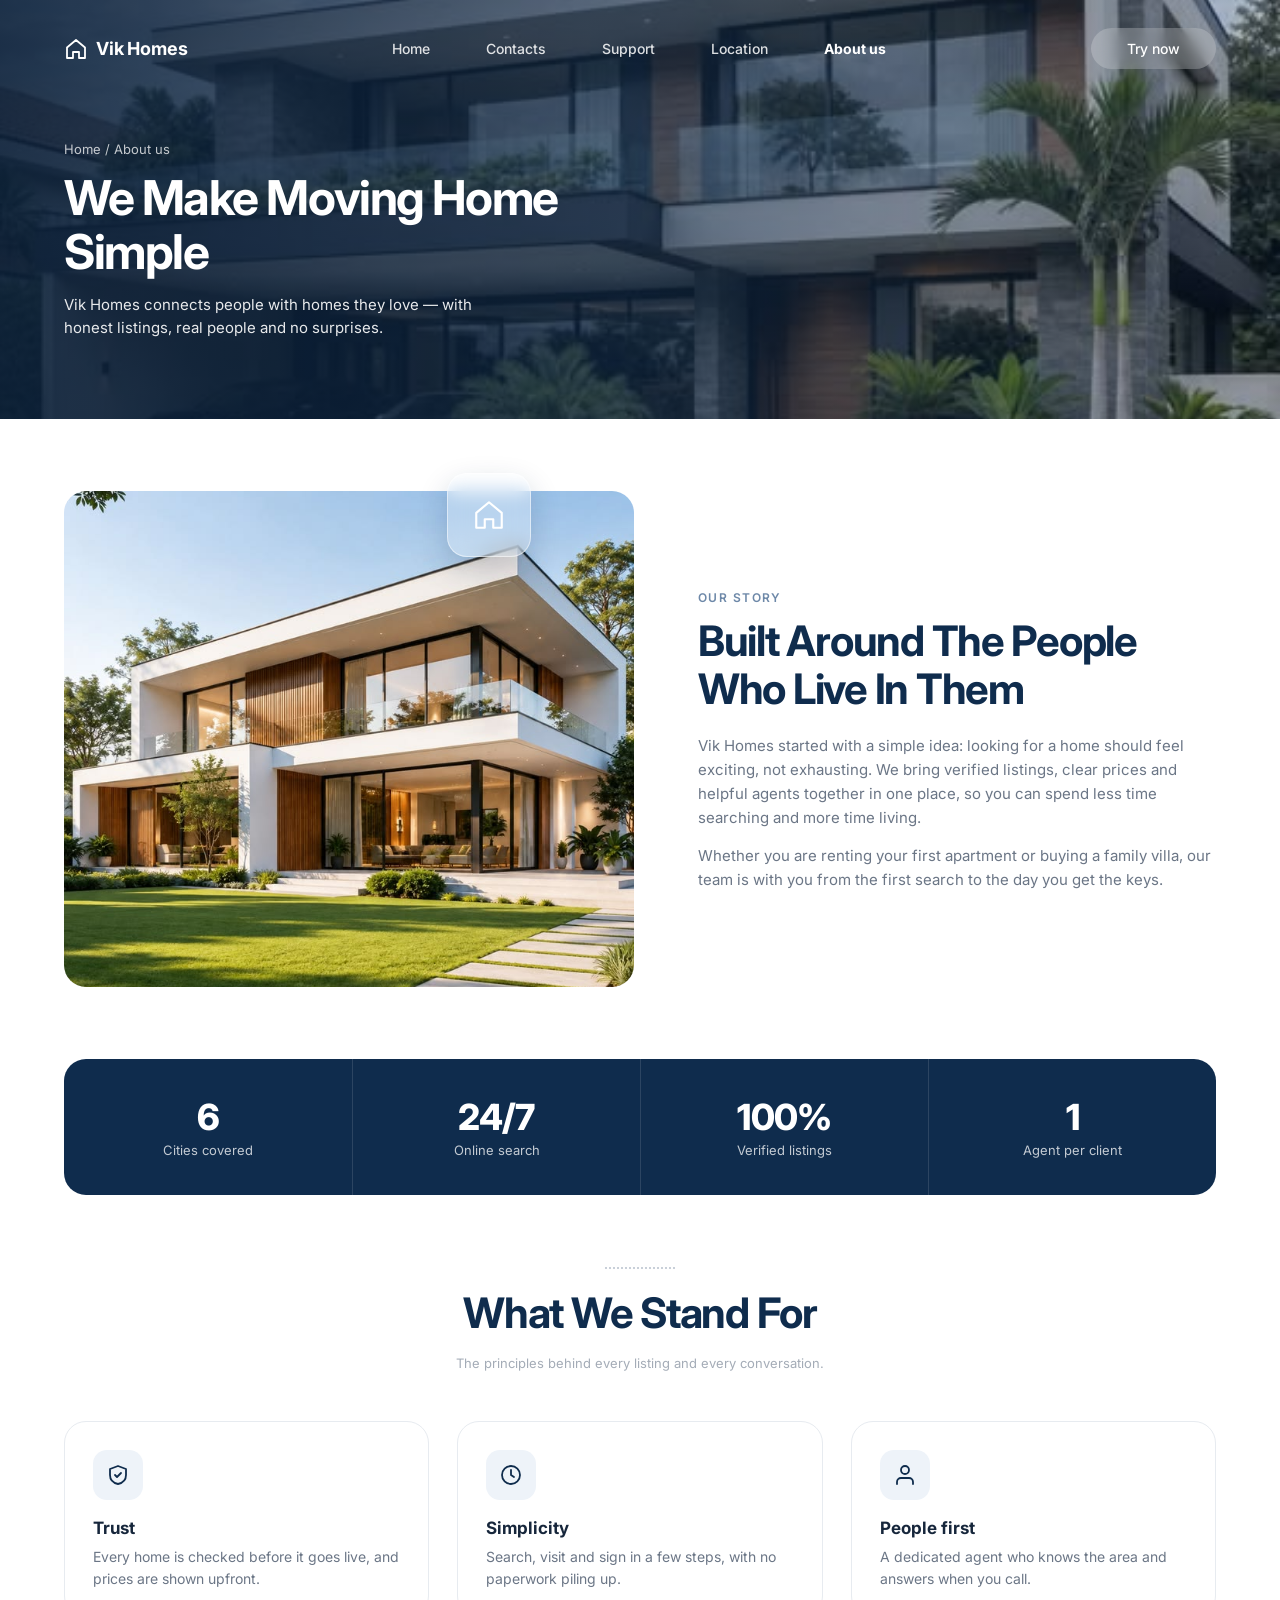
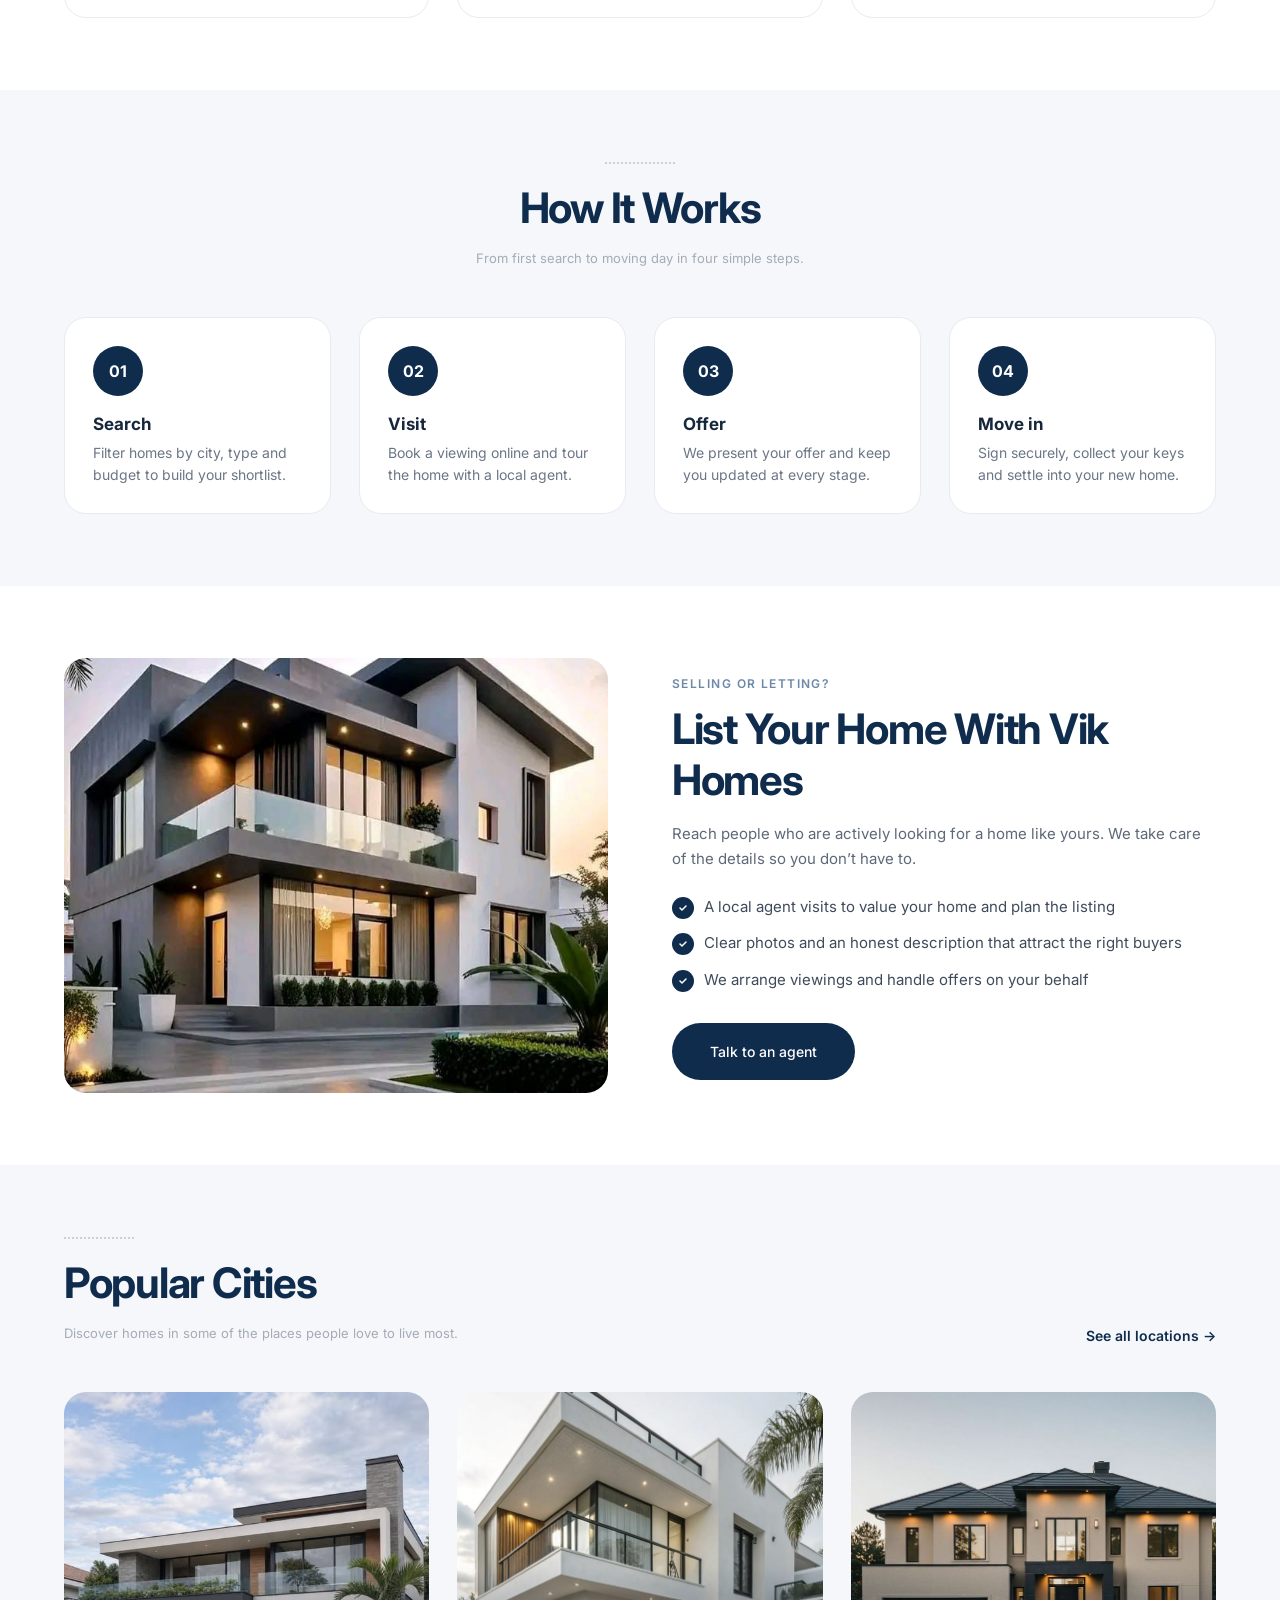
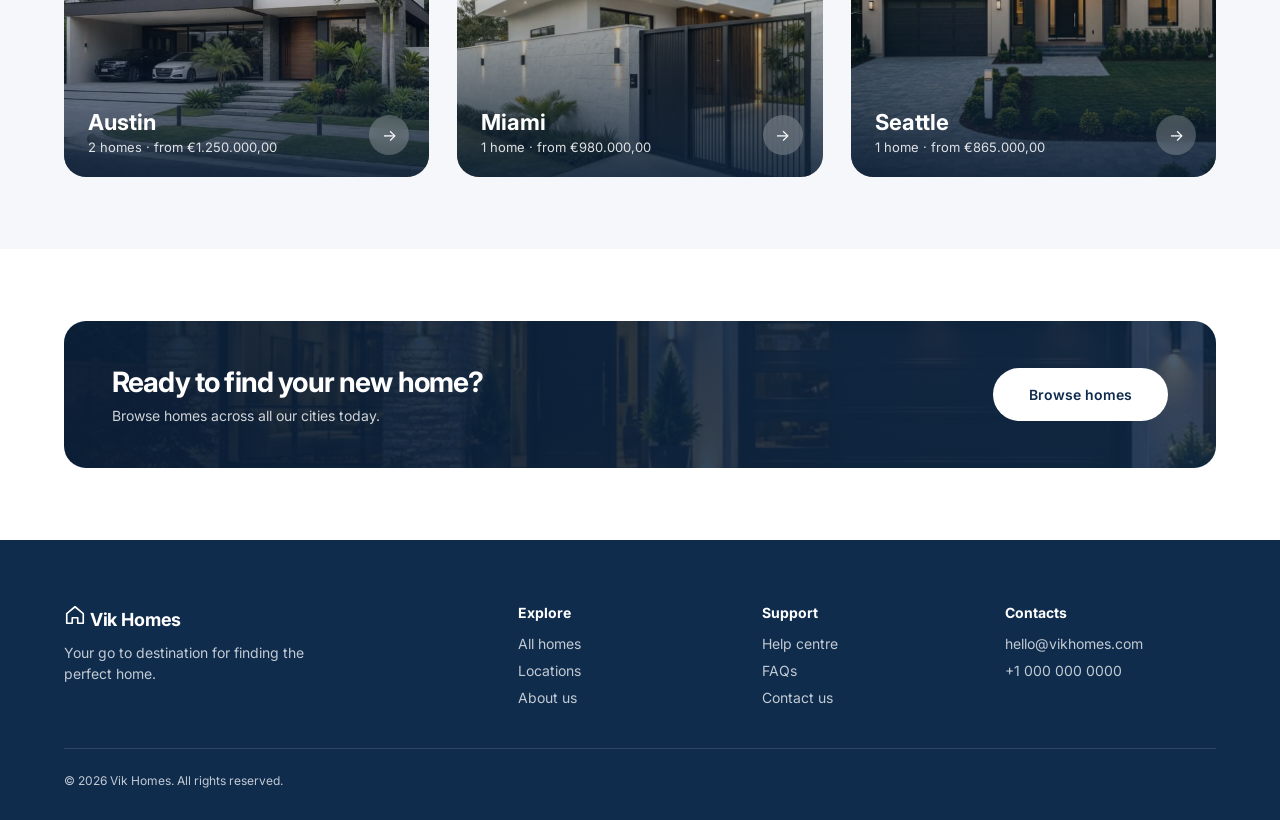
==== commit 2bb0a75c: "Improve layout for phones and tablets - New breakpoints: small laptop (<=1100px), tablet (<=900px), " ====
--- a/about.html
+++ b/about.html
@@ -2,7 +2,8 @@
 <html lang="en">
 <head>
   <meta charset="utf-8">
-  <meta name="viewport" content="width=device-width, initial-scale=1">
+  <meta name="viewport" content="width=device-width, initial-scale=1, viewport-fit=cover">
+  <meta name="theme-color" content="#0f2c4d">
   <title>About Us — Vik Homes</title>
   <meta name="description" content="Vik Homes helps people find the right home, simply and securely.">
   <link rel="preconnect" href="https://fonts.googleapis.com">
@@ -196,6 +197,29 @@
     </footer>
   </div>
 
+  <nav class="tabbar" aria-label="Quick navigation">
+    <a href="index.html">
+      <svg viewBox="0 0 24 24" fill="none" stroke="currentColor" stroke-width="1.8" stroke-linecap="round" stroke-linejoin="round" aria-hidden="true"><path d="M3 10.5 12 3l9 7.5V21h-6v-6H9v6H3z"/></svg>
+      Home
+    </a>
+    <a href="listings.html">
+      <svg viewBox="0 0 24 24" fill="none" stroke="currentColor" stroke-width="1.8" stroke-linecap="round" stroke-linejoin="round" aria-hidden="true"><circle cx="11" cy="11" r="7"/><path d="m20 20-3.5-3.5"/></svg>
+      Search
+    </a>
+    <a href="location.html">
+      <svg viewBox="0 0 24 24" fill="none" stroke="currentColor" stroke-width="1.8" stroke-linecap="round" stroke-linejoin="round" aria-hidden="true"><path d="M12 22s7-6.2 7-12a7 7 0 0 0-14 0c0 5.8 7 12 7 12z"/><circle cx="12" cy="10" r="2.5"/></svg>
+      Places
+    </a>
+    <a href="support.html">
+      <svg viewBox="0 0 24 24" fill="none" stroke="currentColor" stroke-width="1.8" stroke-linecap="round" stroke-linejoin="round" aria-hidden="true"><circle cx="12" cy="12" r="9"/><path d="M9.5 9a2.5 2.5 0 1 1 3.5 2.3c-.6.3-1 .9-1 1.6V14"/><path d="M12 17h.01"/></svg>
+      Help
+    </a>
+    <a href="contacts.html">
+      <svg viewBox="0 0 24 24" fill="none" stroke="currentColor" stroke-width="1.8" stroke-linecap="round" stroke-linejoin="round" aria-hidden="true"><rect x="3" y="5" width="18" height="14" rx="2"/><path d="m3 7 9 6 9-6"/></svg>
+      Contact
+    </a>
+  </nav>
+
   <script src="data.js"></script>
   <script src="common.js"></script>
 </body>
--- a/styles.css
+++ b/styles.css
@@ -883,98 +883,256 @@
 .guide h3 { font-size: 18px; margin: 16px 0 12px; }
 .guide ul { padding-left: 18px; display: grid; gap: 8px; font-size: 14px; line-height: 1.55; color: #5d6878; }
 
+/* ---------- Mobile components ---------- */
+.tabbar, .book-bar { display: none; }
+
 /* ---------- Responsive ---------- */
-@media (max-width: 1000px) {
+
+/* Small laptops & landscape tablets */
+@media (max-width: 1100px) {
+  :root { --gutter: 40px; }
   .nav-links { gap: 28px; }
-  .slide { gap: 24px; padding: 0 4px; }
-  :root { --gutter: 48px; }
-  .method { gap: 40px; }
+  .slide { grid-template-columns: repeat(2, 1fr); gap: 24px; padding: 0 4px; }
   .grid { gap: 24px; }
+  .method, .split { gap: 40px; }
   .property { grid-template-columns: minmax(0, 1fr) 320px; gap: 32px; }
-  .facts { grid-template-columns: repeat(3, 1fr); }
   .tiles-4 { grid-template-columns: repeat(2, 1fr); }
-  .split { gap: 40px; }
   .calc { grid-template-columns: 1fr; }
-}
-
-@media (max-width: 820px) {
+  .cities, .tiles, .info-cards { gap: 20px; }
+}
+
+/* Tablets (portrait) */
+@media (max-width: 900px) {
+  :root { --gutter: 32px; }
+
+  /* Full-screen menu */
+  .nav { position: relative; }
+  .nav .btn-ghost { display: none; }
+  .nav-toggle {
+    position: relative;
+    z-index: 30;
+    display: grid;
+    place-content: center;
+    gap: 5px;
+    width: 44px;
+    height: 44px;
+    margin-left: auto;
+    border: 0;
+    border-radius: 50%;
+    background: rgba(255, 255, 255, 0.18);
+    backdrop-filter: blur(8px);
+    cursor: pointer;
+  }
+  .nav-toggle span { display: block; width: 20px; height: 2px; background: #fff; border-radius: 2px; transition: transform 0.25s, opacity 0.2s; }
+  .nav.open .nav-toggle span:nth-child(1) { transform: translateY(7px) rotate(45deg); }
+  .nav.open .nav-toggle span:nth-child(2) { opacity: 0; }
+  .nav.open .nav-toggle span:nth-child(3) { transform: translateY(-7px) rotate(-45deg); }
+  .nav .logo { position: relative; z-index: 30; }
+  .nav-links {
+    position: fixed;
+    inset: 0;
+    z-index: 20;
+    flex-direction: column;
+    justify-content: center;
+    gap: 8px;
+    padding: 96px 32px 48px;
+    background: rgba(10, 31, 56, 0.97);
+    backdrop-filter: blur(12px);
+    opacity: 0;
+    visibility: hidden;
+    transition: opacity 0.25s, visibility 0.25s;
+  }
+  .nav-links li { transform: translateY(12px); transition: transform 0.3s; }
+  .nav.open .nav-links { opacity: 1; visibility: visible; }
+  .nav.open .nav-links li { transform: none; }
+  .nav-links a { display: block; padding: 12px 0; font-size: 28px; font-weight: 600; opacity: 0.7; }
+  .nav-links a.active { opacity: 1; font-weight: 700; }
+  body.menu-open { overflow: hidden; }
+
+  .hero { padding-bottom: 130px; min-height: 0; }
+  .hero-content { margin-top: 90px; max-width: 520px; }
+  .page-hero { padding-bottom: 64px; }
+  .page-hero-content { margin-top: 56px; }
+
+  .search-bar { padding: 10px 10px 10px 28px; gap: 12px; width: calc(100% - 2 * var(--gutter)); }
+  .search-bar .btn-primary { padding: 18px 24px; }
+
+  .method, .split, .property, .contact-layout { grid-template-columns: 1fr; }
+  .method-media img, .split img { aspect-ratio: 16 / 10; }
+  .property-side { position: static; }
+  .grid { grid-template-columns: repeat(2, 1fr); }
+  .facts { grid-template-columns: repeat(5, 1fr); }
+  .footer { grid-template-columns: repeat(3, 1fr); }
+  .footer-brand { grid-column: 1 / -1; }
+  .cta { flex-direction: column; align-items: flex-start; }
+  .cta-form { width: 100%; }
+
+  /* Sticky booking bar on property pages */
+  .book-bar {
+    position: fixed;
+    left: 0;
+    right: 0;
+    bottom: 0;
+    z-index: 15;
+    display: flex;
+    align-items: center;
+    justify-content: space-between;
+    gap: 16px;
+    padding: 12px var(--gutter) calc(12px + env(safe-area-inset-bottom));
+    background: rgba(255, 255, 255, 0.96);
+    backdrop-filter: blur(10px);
+    box-shadow: 0 -8px 30px rgba(15, 44, 77, 0.12);
+    transform: translateY(110%);
+    transition: transform 0.3s;
+  }
+  .book-bar.show { transform: none; }
+  .book-bar p { font-size: 12px; color: var(--muted); }
+  .book-bar strong { display: block; font-size: 18px; color: var(--navy); }
+  .book-bar .btn-primary { padding: 14px 26px; }
+  body.has-book-bar { padding-bottom: calc(72px + env(safe-area-inset-bottom)); }
+}
+
+/* Phones */
+@media (max-width: 640px) {
   :root { --gutter: 16px; }
 
-  .hero { padding: 20px 20px 120px; min-height: 600px; }
-  .hero-content { margin-top: 80px; }
-
-  .nav { position: relative; }
-  .nav-toggle {
+  .hero { padding: 16px 16px 150px; }
+  .hero-content { margin-top: 56px; }
+  .hero p { font-size: 15px; }
+  .hero-search { width: 100%; height: 52px; }
+  .page-hero { padding: 16px 16px 48px; }
+  .page-hero:has(+ .search-bar) { padding-bottom: 140px; }
+  .page-hero-content { margin-top: 40px; }
+  .page-hero-content > p:not(.crumbs) { font-size: 14px; }
+  .nav-links { padding: 88px 24px 40px; }
+
+  .search-bar {
+    grid-template-columns: 1fr 1fr;
+    margin-top: -110px;
+    padding: 18px;
+    gap: 16px;
+    border-radius: 24px;
+  }
+  .search-bar .field:first-child, .search-bar .btn-primary { grid-column: 1 / -1; }
+  .search-bar .btn-primary { padding: 16px; }
+  .field select { font-size: 16px; }
+
+  .section, .most-viewed { padding: 48px 16px; }
+  .search-bar + .section { padding-top: 36px; }
+  .method { padding: 48px 16px; }
+  .section-head { margin-bottom: 28px; }
+  .section-head.left { align-items: flex-start; flex-direction: column; gap: 12px; }
+  .section-sub { font-size: 14px; }
+
+  .carousel { margin-top: 32px; padding: 6px 0 28px; }
+  .slide { grid-template-columns: 1fr; padding: 0 2px; }
+  .dots button { width: 10px; height: 10px; }
+  .dots { gap: 18px; }
+
+  .grid { grid-template-columns: 1fr; gap: 20px; }
+  .tiles, .info-cards, .cities { grid-template-columns: 1fr; }
+  .tiles-4 { margin-bottom: 40px; }
+  .city { aspect-ratio: 1.4; }
+
+  /* Swipeable rows instead of long stacks */
+  .types, #cities-preview, .tiles-4.plain, .similar .grid, .guides {
+    display: grid;
+    grid-template-columns: none;
+    grid-auto-flow: column;
+    grid-auto-columns: 82%;
+    gap: 14px;
+    max-width: none;
+    margin-left: -16px;
+    margin-right: -16px;
+    padding: 4px 16px 18px;
+    overflow-x: auto;
+    scroll-snap-type: x mandatory;
+    scroll-padding: 0 16px;
+    scrollbar-width: none;
+    -webkit-overflow-scrolling: touch;
+  }
+  .types::-webkit-scrollbar, #cities-preview::-webkit-scrollbar, .tiles-4.plain::-webkit-scrollbar,
+  .similar .grid::-webkit-scrollbar, .guides::-webkit-scrollbar { display: none; }
+  .types > *, #cities-preview > *, .tiles-4.plain > *, .similar .grid > *, .guides > * { scroll-snap-align: start; }
+  .tiles-4.plain .tile, .guide { height: 100%; }
+
+  .stats { grid-template-columns: repeat(2, 1fr); }
+  .stats div { padding: 24px 12px; }
+  .stats strong { font-size: 28px; }
+  .stats div:nth-child(3) { border-left: 0; }
+  .stats div:nth-child(n+3) { border-top: 1px solid rgba(255, 255, 255, 0.12); }
+
+  .results-bar { flex-direction: column; align-items: stretch; margin-bottom: 24px; }
+  .results-title { font-size: 24px; }
+  .sort { justify-content: space-between; }
+  .sort select { flex: 1; max-width: 240px; }
+
+  .facts { grid-template-columns: repeat(3, 1fr); gap: 8px; }
+  .facts li { padding: 14px 8px; }
+  .facts span { font-size: 18px; }
+  .features { grid-template-columns: 1fr; }
+  .panel { padding: 22px; }
+  .similar { margin-top: 56px; }
+  .similar h2 { margin-bottom: 20px; }
+  .calc-result { padding: 24px; }
+  .calc-result strong { font-size: 30px; }
+
+  .form-row, .calc .form-row { grid-template-columns: 1fr; }
+  .cta { padding: 28px 22px; margin-top: 48px; }
+  .cta h2 { font-size: 24px; }
+  .cta-form { border-radius: 20px; padding: 8px; }
+  .cta-form input { min-height: 44px; flex-basis: 100%; }
+  .cta-form .btn-primary { flex: 1; }
+  .cta-wrap, .cta.standalone { margin: 0 16px 48px; }
+  .band + .cta-wrap, .band + .cta.standalone { margin-top: 48px; }
+  .stats:has(+ .band) { margin-bottom: 48px; }
+  .block { margin-top: 56px; }
+
+  .faq details { padding: 0 18px; }
+  .tile, .info-card, .guide { padding: 22px; }
+
+  /* 16px inputs stop iOS from zooming in */
+  .form input, .form select, .form textarea, .sort select, .hero-search input, .cta-form input { font-size: 16px; }
+
+  .footer { grid-template-columns: 1fr 1fr; padding: 40px 16px 24px; gap: 28px; }
+
+  /* Bottom tab bar */
+  .tabbar {
+    position: fixed;
+    left: 0;
+    right: 0;
+    bottom: 0;
+    z-index: 15;
+    display: grid;
+    grid-template-columns: repeat(5, 1fr);
+    padding: 6px 4px calc(6px + env(safe-area-inset-bottom));
+    background: rgba(255, 255, 255, 0.96);
+    backdrop-filter: blur(10px);
+    box-shadow: 0 -6px 24px rgba(15, 44, 77, 0.1);
+  }
+  .tabbar a {
     display: flex;
     flex-direction: column;
-    gap: 5px;
-    margin-left: auto;
-    padding: 10px;
-    background: none;
-    border: 0;
-    cursor: pointer;
+    align-items: center;
+    gap: 3px;
+    padding: 6px 0;
+    font-size: 11px;
+    font-weight: 500;
+    color: var(--muted);
   }
-  .nav-toggle span { width: 22px; height: 2px; background: #fff; border-radius: 2px; }
-  .nav .btn-ghost { display: none; }
-
-  .nav-links {
-    position: absolute;
-    top: 52px;
-    right: 0;
-    flex-direction: column;
-    gap: 16px;
-    padding: 20px 28px;
-    border-radius: 16px;
-    background: rgba(10, 31, 56, 0.92);
-    backdrop-filter: blur(10px);
-    opacity: 0;
-    pointer-events: none;
-    transform: translateY(-8px);
-    transition: opacity 0.2s, transform 0.2s;
-    z-index: 5;
-  }
-  .nav.open .nav-links { opacity: 1; pointer-events: auto; transform: none; }
-
-  .search-bar {
-    grid-template-columns: 1fr 1fr;
-    border-radius: 24px;
-    padding: 20px;
-    gap: 18px;
-  }
-  .search-bar .btn-primary { grid-column: 1 / -1; padding: 16px; }
-
-  .most-viewed { padding: 56px 16px 64px; }
-  .slide { grid-template-columns: minmax(0, 360px); justify-content: center; gap: 28px; }
-
-  .method { grid-template-columns: 1fr; padding: 48px 16px; }
-  .footer { grid-template-columns: 1fr 1fr; padding: 40px 20px 24px; }
-  .footer-brand { grid-column: 1 / -1; }
-}
-
-@media (max-width: 820px) {
-  .page-hero { padding: 20px 20px 56px; }
-  .page-hero-content { margin-top: 48px; }
-  .page-hero .hero-search { width: 100%; }
-  .section { padding: 48px 16px; }
-  .grid, .tiles, .cities, .info-cards { grid-template-columns: 1fr; }
-  .grid { max-width: 420px; margin: 0 auto; }
-  .property, .contact-layout { grid-template-columns: 1fr; }
-  .property-side { position: static; }
-  .features { grid-template-columns: 1fr; }
-  .stats { grid-template-columns: repeat(2, 1fr); }
-  .stats div:nth-child(3) { border-left: 0; }
-  .stats div:nth-child(n+3) { border-top: 1px solid rgba(255, 255, 255, 0.12); }
-  .cta { flex-direction: column; align-items: flex-start; padding: 32px 24px; }
-  .cta.standalone { margin: 0 16px 48px; }
-  .form-row, .calc .form-row { grid-template-columns: 1fr; }
-  .split, .guides { grid-template-columns: 1fr; }
-  .city { aspect-ratio: 1.35; }
-  .cta-wrap { margin: 0 16px 48px; }
-  .section-head { margin-bottom: 32px; }
-}
-
-@media (max-width: 480px) {
-  .tiles-4 { grid-template-columns: 1fr; }
+  .tabbar a.active { color: var(--navy); font-weight: 700; }
+  .tabbar svg { width: 22px; height: 22px; }
+  body:has(.tabbar) { padding-bottom: calc(64px + env(safe-area-inset-bottom)); }
+}
+
+@media (max-width: 380px) {
+  .hero h1 { font-size: 32px; }
   .facts { grid-template-columns: repeat(2, 1fr); }
-  .search-bar { grid-template-columns: 1fr; }
-}
+  .footer { grid-template-columns: 1fr; }
+}
+
+/* No sticky hover lifts on touch screens */
+@media (hover: none) {
+  .card:hover, .tile:hover, .info-card:hover { transform: none; }
+  .card:hover .card-media img, .city:hover img { transform: none; }
+}
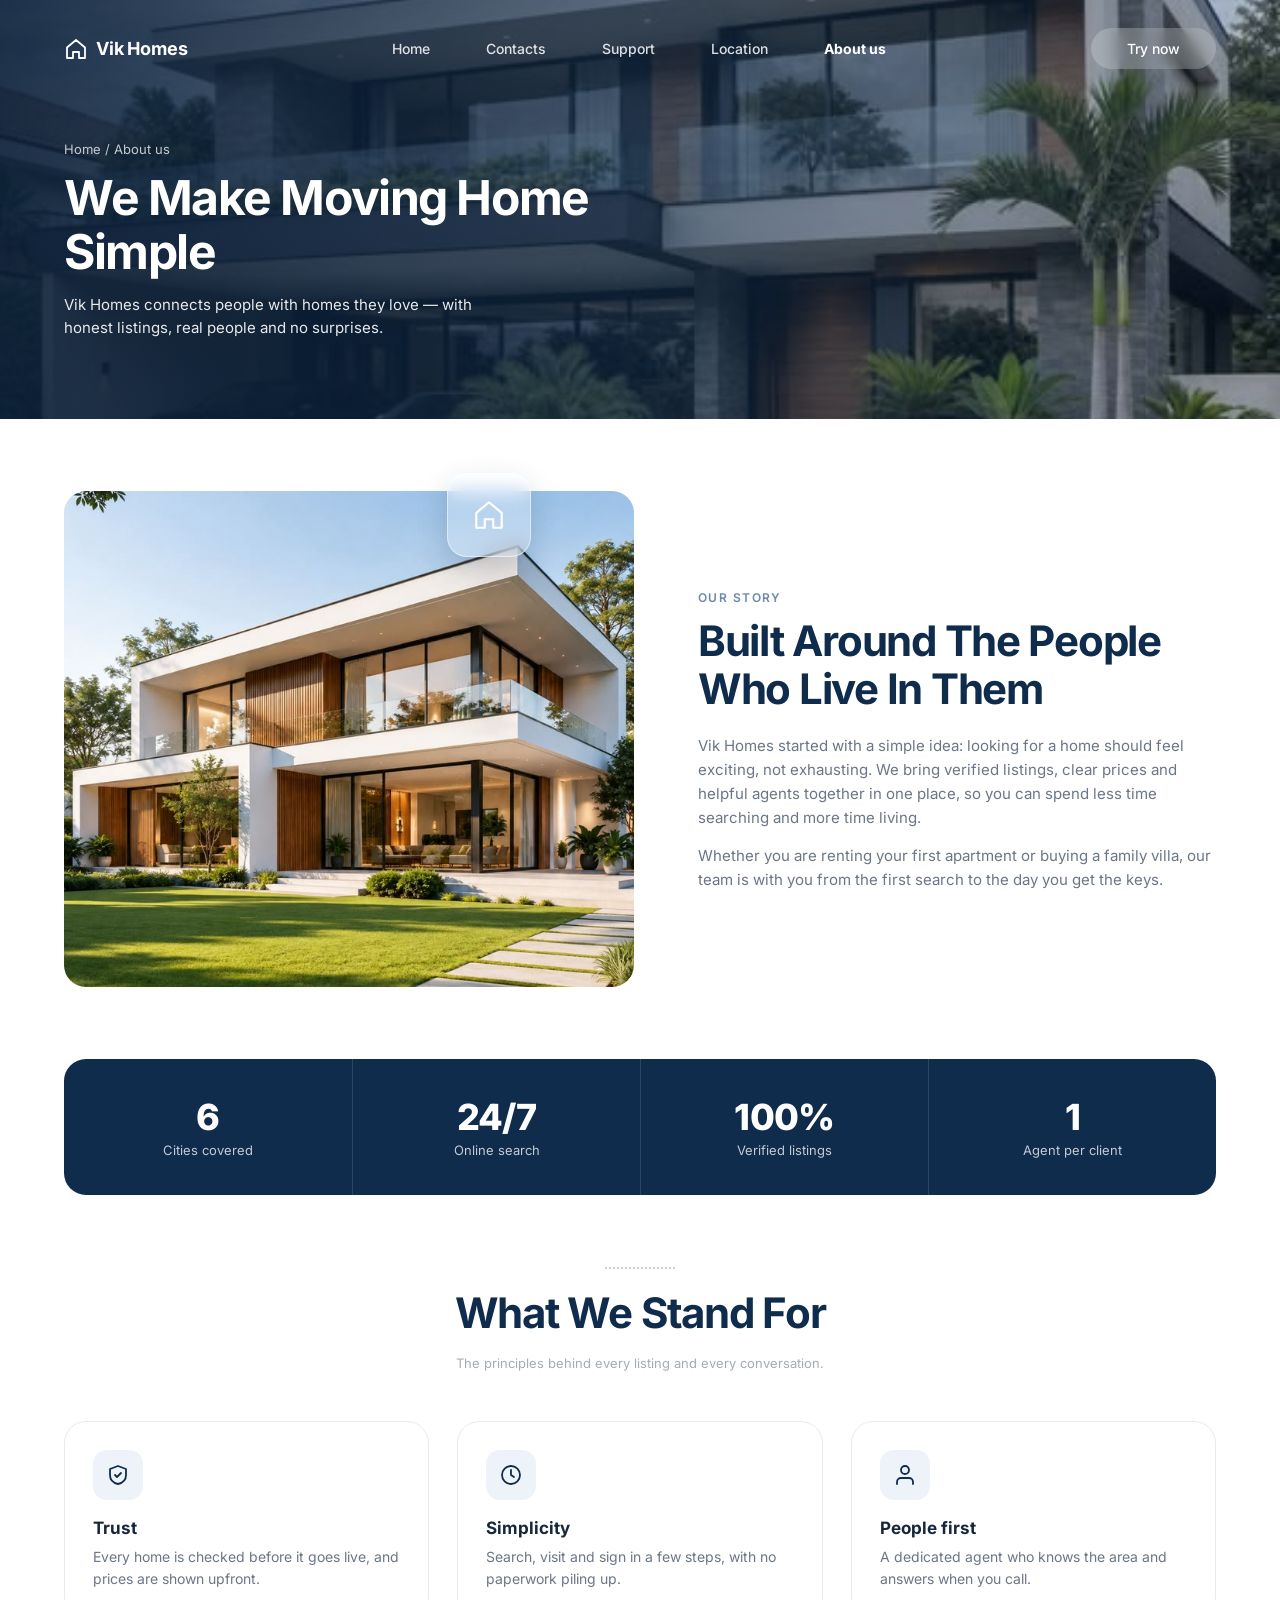
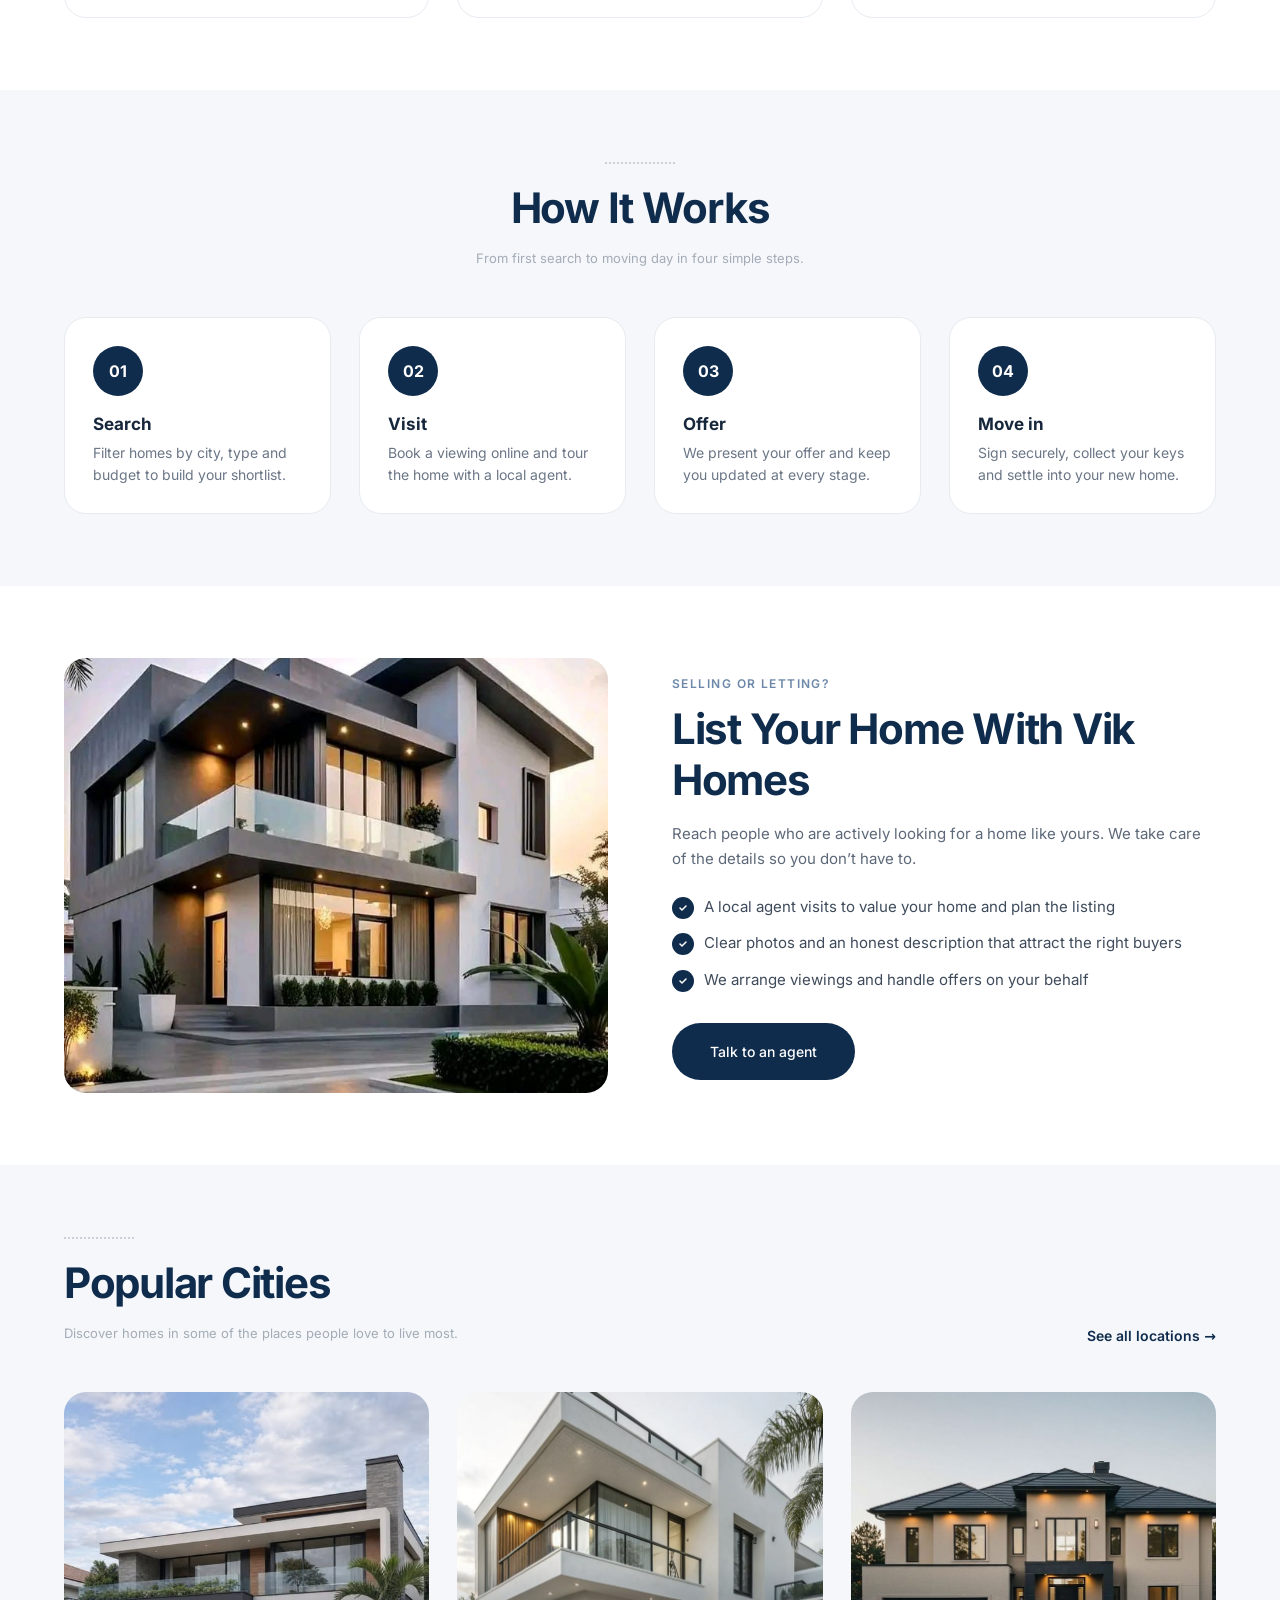
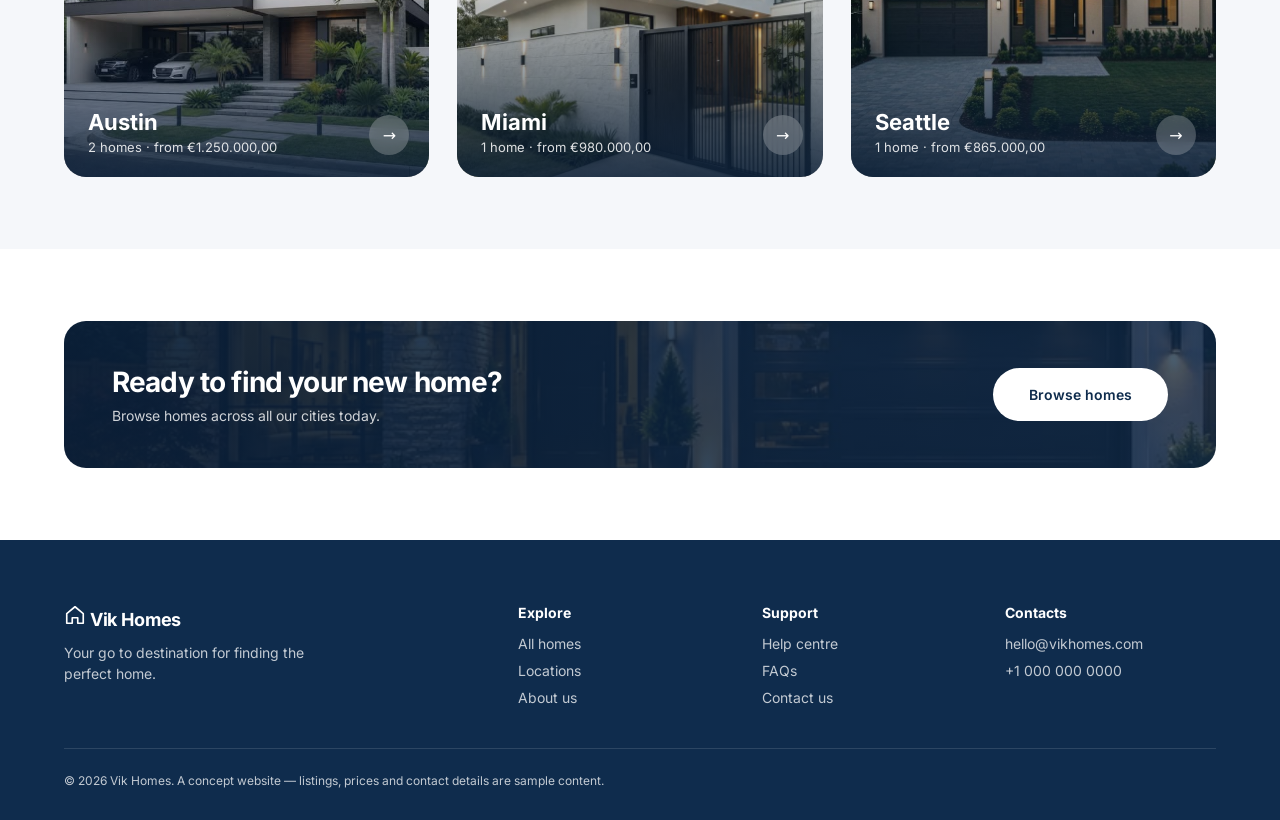
==== commit a687257c: "Prepare site for sharing and add portfolio assets - Self-host the Inter font (faster, no Google Font" ====
--- a/about.html
+++ b/about.html
@@ -6,9 +6,18 @@
   <meta name="theme-color" content="#0f2c4d">
   <title>About Us — Vik Homes</title>
   <meta name="description" content="Vik Homes helps people find the right home, simply and securely.">
-  <link rel="preconnect" href="https://fonts.googleapis.com">
-  <link rel="preconnect" href="https://fonts.gstatic.com" crossorigin>
-  <link href="https://fonts.googleapis.com/css2?family=Inter:wght@400;500;600;700;800&display=swap" rel="stylesheet">
+  <link rel="icon" href="favicon.svg" type="image/svg+xml">
+  <link rel="preload" href="fonts/inter-400.woff2" as="font" type="font/woff2" crossorigin>
+  <link rel="preload" href="fonts/inter-700.woff2" as="font" type="font/woff2" crossorigin>
+  <meta property="og:type" content="website">
+  <meta property="og:site_name" content="Vik Homes">
+  <meta property="og:title" content="About Us — Vik Homes">
+  <meta property="og:description" content="Vik Homes helps people find the right home, simply and securely.">
+  <meta property="og:url" content="https://vikhomes.vercel.app/about.html">
+  <meta property="og:image" content="https://vikhomes.vercel.app/images/og.jpg">
+  <meta property="og:image:width" content="1200">
+  <meta property="og:image:height" content="630">
+  <meta name="twitter:card" content="summary_large_image">
   <link rel="stylesheet" href="styles.css">
 </head>
 <body>
@@ -193,7 +202,7 @@
         <a href="mailto:hello@vikhomes.com">hello@vikhomes.com</a>
         <a href="tel:+10000000000">+1 000 000 0000</a>
       </div>
-      <p class="copyright">© <span id="year"></span> Vik Homes. All rights reserved.</p>
+      <p class="copyright">© <span id="year"></span> Vik Homes. A concept website — listings, prices and contact details are sample content.</p>
     </footer>
   </div>
 
--- a/styles.css
+++ b/styles.css
@@ -1,3 +1,40 @@
+/* Inter, self-hosted (SIL Open Font License, see fonts/LICENSE-Inter.txt) */
+@font-face {
+  font-family: "Inter";
+  font-style: normal;
+  font-weight: 400;
+  font-display: swap;
+  src: url("fonts/inter-400.woff2") format("woff2");
+}
+@font-face {
+  font-family: "Inter";
+  font-style: normal;
+  font-weight: 500;
+  font-display: swap;
+  src: url("fonts/inter-500.woff2") format("woff2");
+}
+@font-face {
+  font-family: "Inter";
+  font-style: normal;
+  font-weight: 600;
+  font-display: swap;
+  src: url("fonts/inter-600.woff2") format("woff2");
+}
+@font-face {
+  font-family: "Inter";
+  font-style: normal;
+  font-weight: 700;
+  font-display: swap;
+  src: url("fonts/inter-700.woff2") format("woff2");
+}
+@font-face {
+  font-family: "Inter";
+  font-style: normal;
+  font-weight: 800;
+  font-display: swap;
+  src: url("fonts/inter-800.woff2") format("woff2");
+}
+
 :root {
   --navy: #0f2c4d;
   --navy-dark: #0a1f38;
